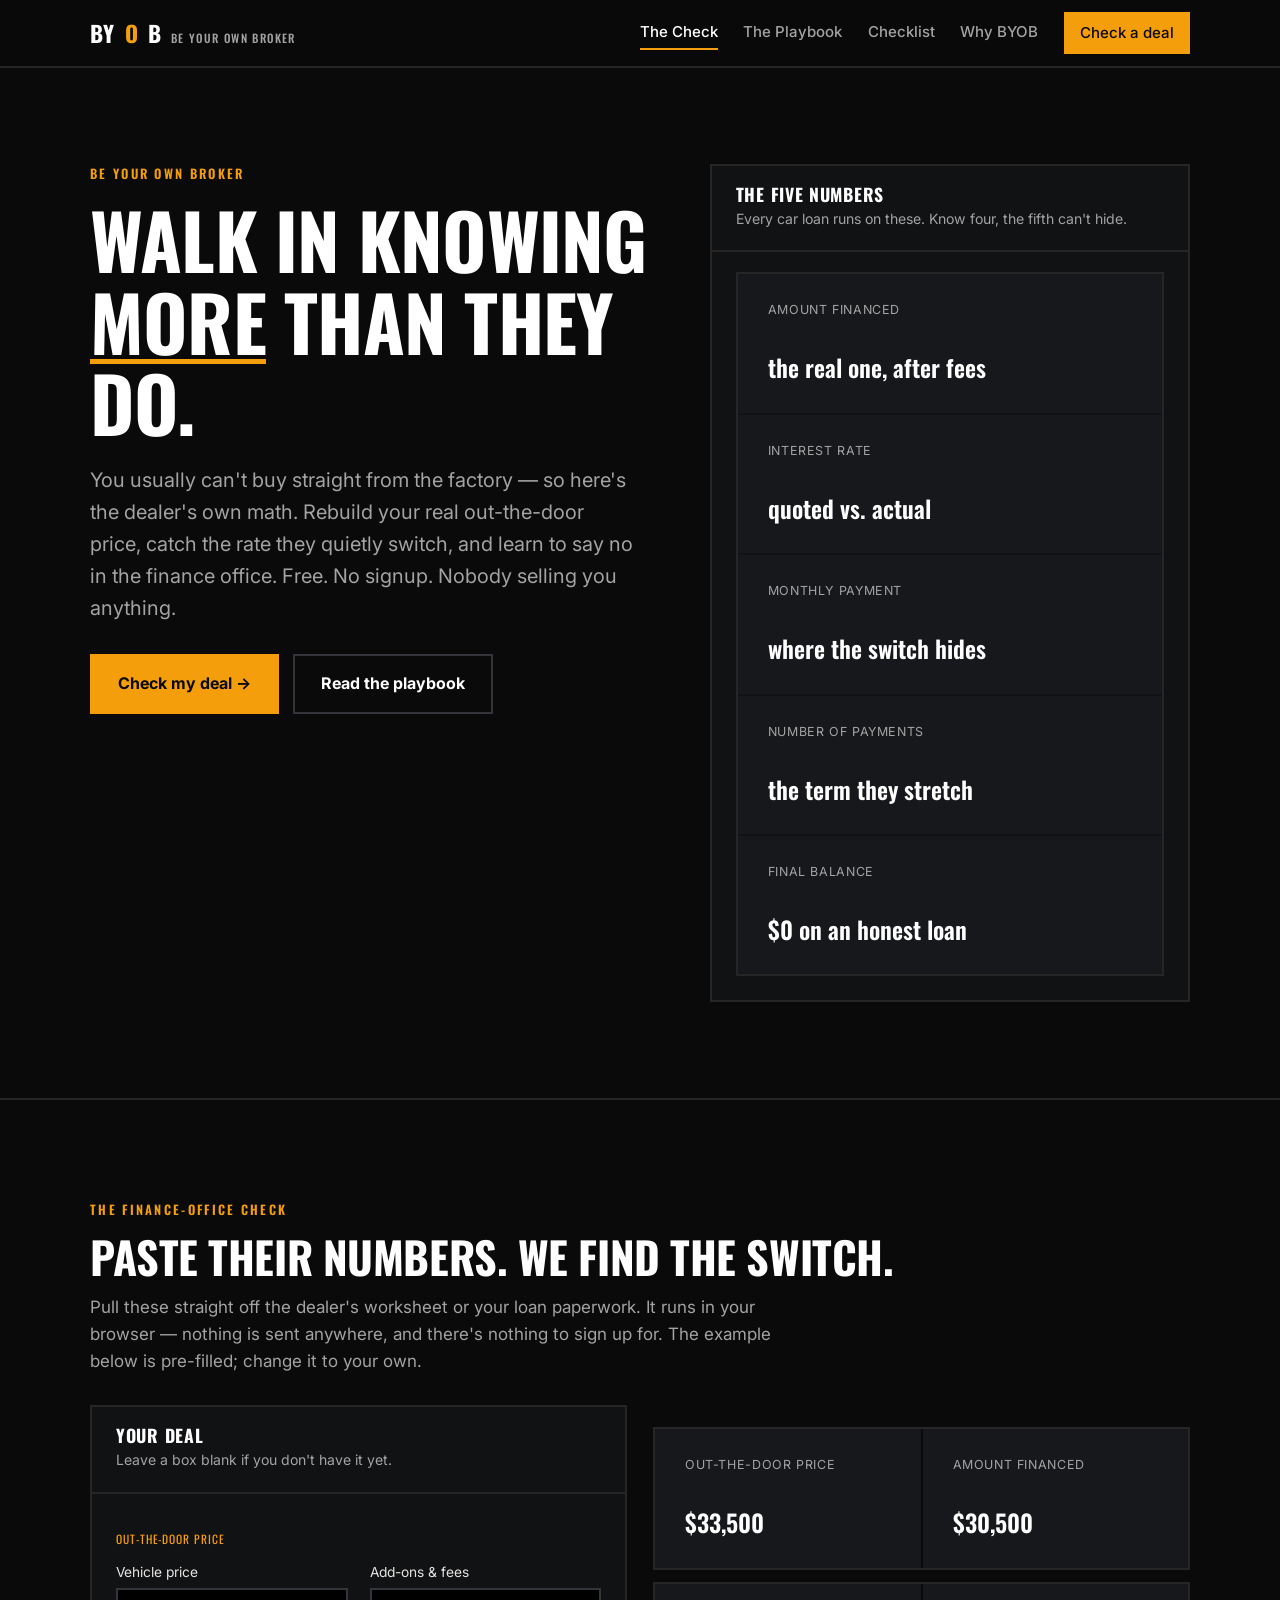
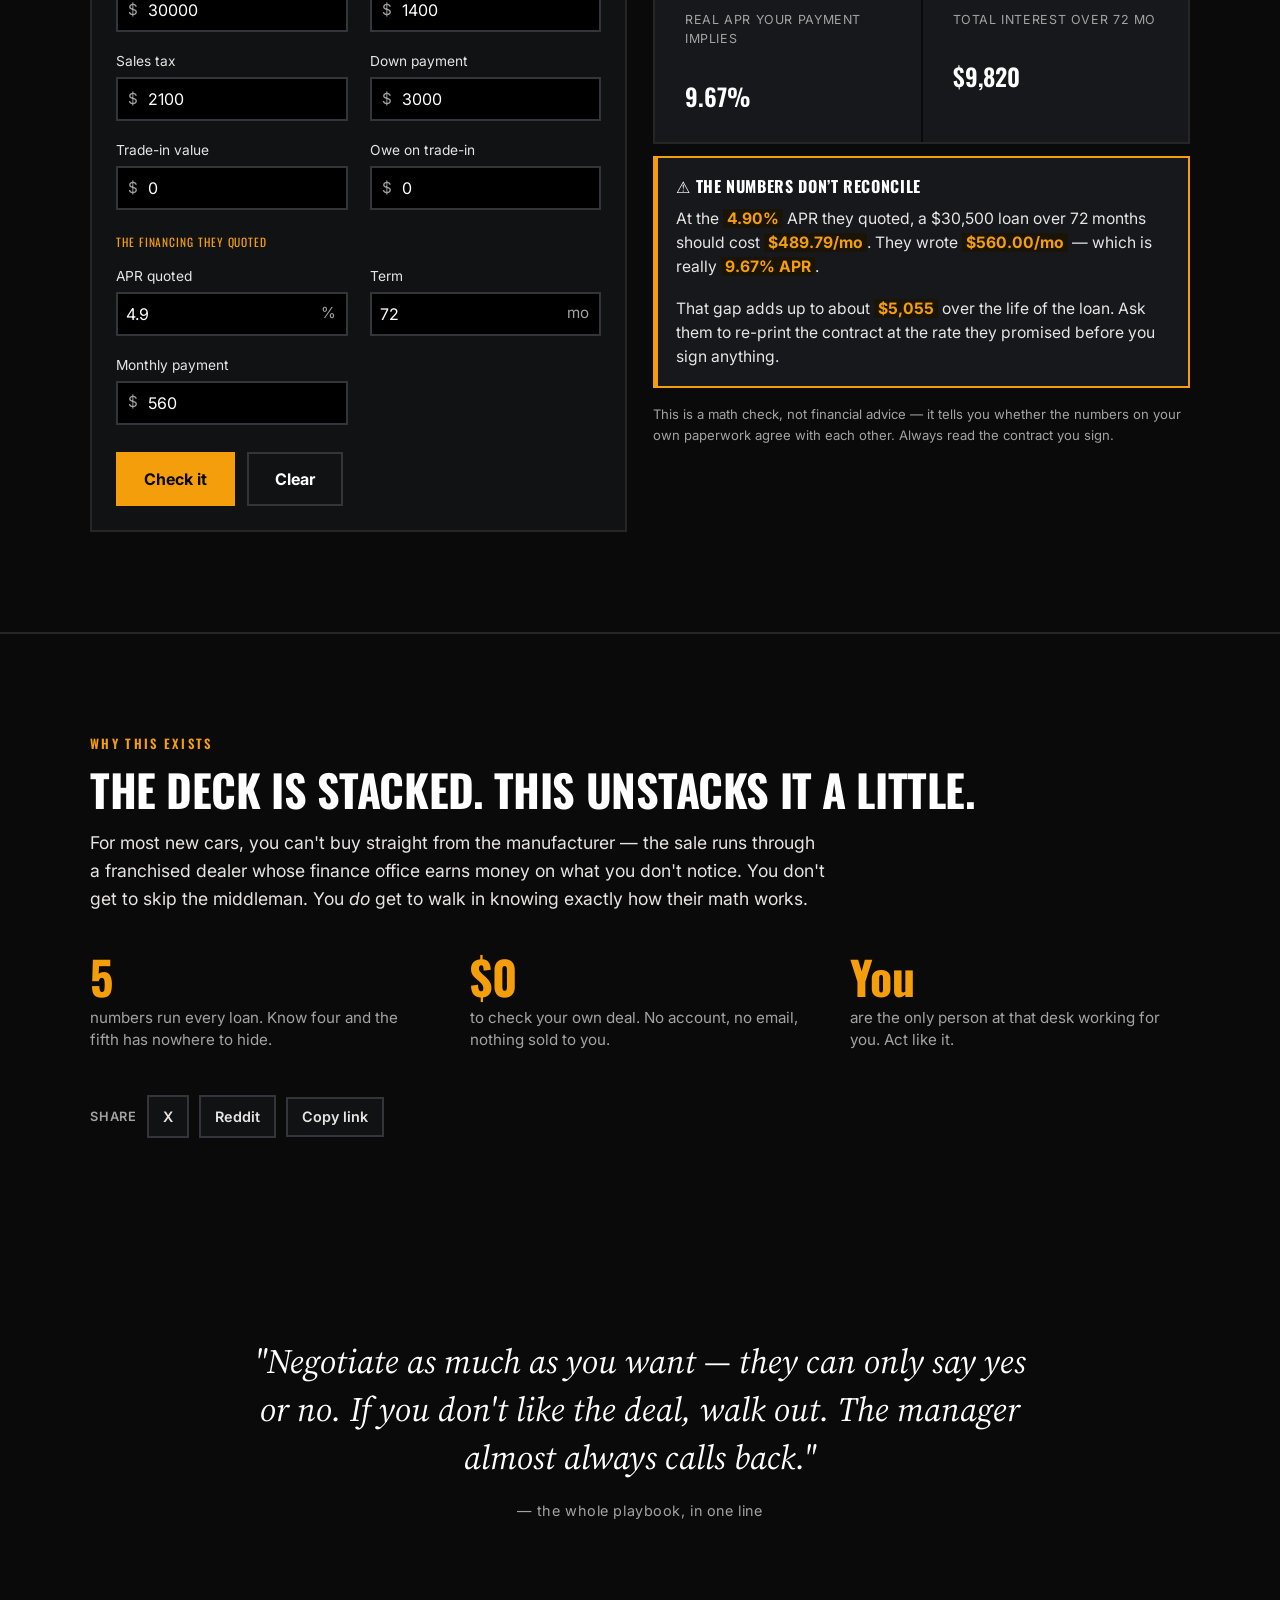
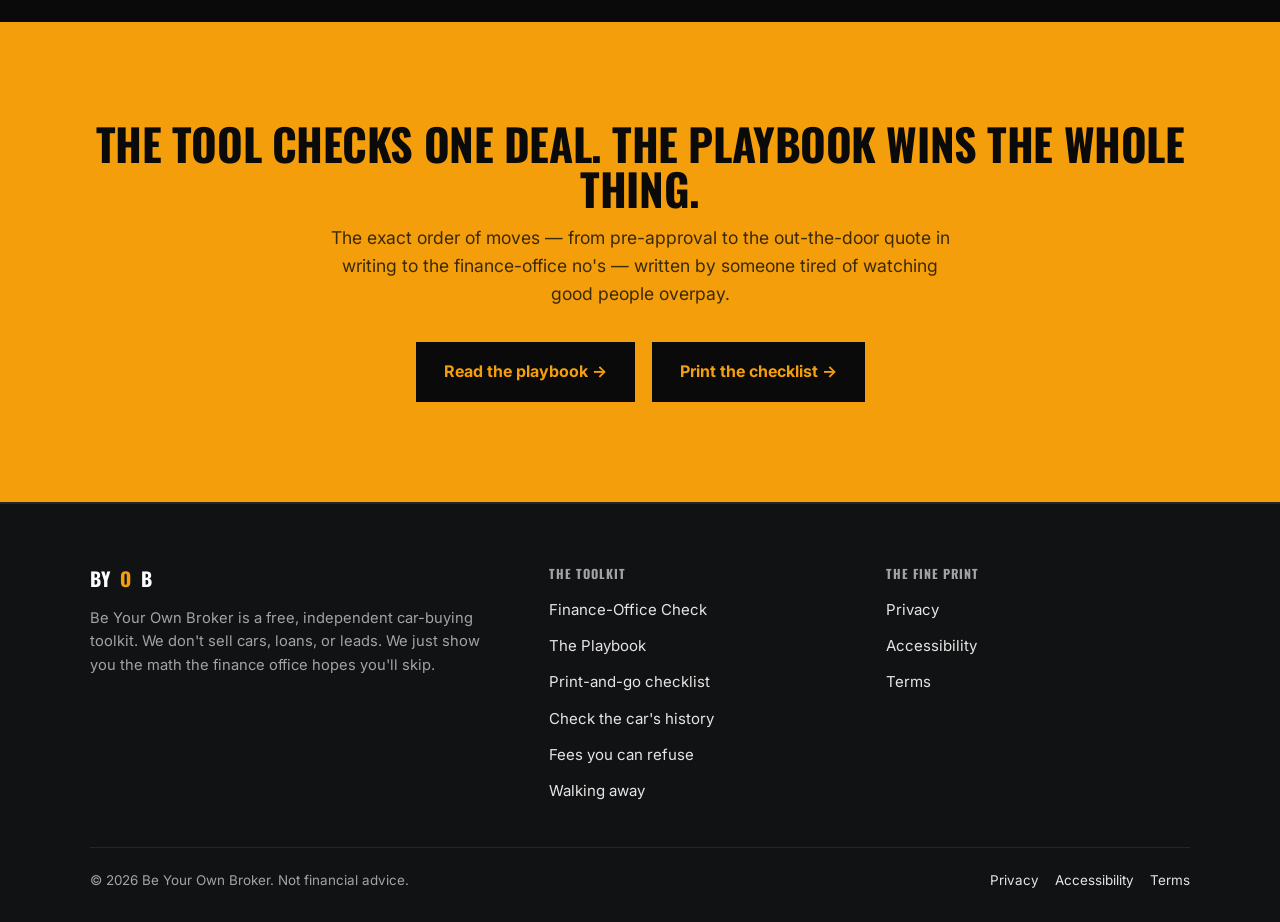
==== index.html @ 877dc86e "Top-align hero, fix share buttons showing a dead control, and move inline styles into classes" ====
<!doctype html>
<!--
  ██████╗ ██╗   ██╗ ██████╗ ██████╗
  ██╔══██╗╚██╗ ██╔╝██╔═══██╗██╔══██╗   BE YOUR OWN BROKER
  ██████╔╝ ╚████╔╝ ██║   ██║██████╔╝   on your side of the desk.
  ██╔══██╗  ╚██╔╝  ██║   ██║██╔══██╗
  ██████╔╝   ██║   ╚██████╔╝██████╔╝
  ╚═════╝    ╚═╝    ╚═════╝ ╚═════╝
-->
<html lang="en">
<head>
<meta charset="utf-8">
<meta name="viewport" content="width=device-width, initial-scale=1">
<title>BYOB — Be Your Own Broker | Check your car deal before you sign</title>
<meta name="description" content="A free, no-signup toolkit for car buyers. Reconstruct your real out-the-door price, catch the interest-rate switch dealers hope you miss, and learn to negotiate like you brought your own broker.">
<link rel="canonical" href="https://byob.sdfkjh.com/">
<meta name="theme-color" content="#0a0a0a">
<meta property="og:type" content="website">
<meta property="og:site_name" content="Be Your Own Broker">
<meta property="og:locale" content="en_US">
<meta property="og:url" content="https://byob.sdfkjh.com/">
<meta property="og:title" content="Be Your Own Broker — check your car deal before you sign">
<meta property="og:description" content="Reconstruct your real out-the-door price and catch the rate switch dealers hope you miss. Free, no signup.">
<meta property="og:image" content="https://byob.sdfkjh.com/og-card.png">
<meta name="twitter:card" content="summary_large_image">
<meta name="twitter:title" content="Be Your Own Broker — check your car deal before you sign">
<meta name="twitter:description" content="Reconstruct your real out-the-door price and catch the rate switch dealers hope you miss. Free, no signup.">
<meta name="twitter:image" content="https://byob.sdfkjh.com/og-card.png">
<link rel="icon" href="/favicon.svg" type="image/svg+xml">
<link rel="apple-touch-icon" href="/apple-touch-icon.png">
<link rel="preconnect" href="https://fonts.googleapis.com">
<link rel="preconnect" href="https://fonts.gstatic.com" crossorigin>
<link href="https://fonts.googleapis.com/css2?family=Oswald:wght@500;600;700&family=Inter:wght@400;500;600;700&family=Source+Serif+4:ital,wght@1,400;1,600&display=swap" rel="stylesheet">
<link rel="stylesheet" href="/styles.css">
<script type="application/ld+json">
{
  "@context": "https://schema.org",
  "@graph": [
    {
      "@type": "WebSite",
      "@id": "https://byob.sdfkjh.com/#website",
      "url": "https://byob.sdfkjh.com/",
      "name": "Be Your Own Broker",
      "description": "Free car-buying toolkit: out-the-door price and loan-math checker plus a plain-English negotiation playbook.",
      "publisher": { "@id": "https://byob.sdfkjh.com/#org" },
      "inLanguage": "en-US"
    },
    {
      "@type": "Organization",
      "@id": "https://byob.sdfkjh.com/#org",
      "name": "Be Your Own Broker",
      "alternateName": "BYOB",
      "url": "https://byob.sdfkjh.com/",
      "logo": "https://byob.sdfkjh.com/og-card.png",
      "description": "Consumer-side car-buying education and tools."
    },
    {
      "@type": "WebApplication",
      "@id": "https://byob.sdfkjh.com/#tool",
      "name": "Finance-Office Check",
      "url": "https://byob.sdfkjh.com/#check",
      "applicationCategory": "FinanceApplication",
      "operatingSystem": "Any",
      "browserRequirements": "Requires JavaScript",
      "offers": { "@type": "Offer", "price": "0", "priceCurrency": "USD" },
      "description": "Reconstructs a car's true out-the-door price and checks whether the quoted APR matches the monthly payment."
    }
  ]
}
</script>
</head>
<body>
<a class="skip-link" href="#main">Skip to content</a>

<header class="site-header">
  <div class="wrap bar">
    <a class="brand" href="/">BY<em>O</em>B <span class="brand__full">Be Your Own Broker</span></a>
    <button class="nav-toggle" aria-expanded="false" aria-controls="nav" aria-label="Menu">☰</button>
    <nav class="nav" id="nav" aria-label="Primary">
      <a href="#check" aria-current="page">The Check</a>
      <a href="/playbook">The Playbook</a>
      <a href="/checklist">Checklist</a>
      <a href="#why">Why BYOB</a>
      <a class="nav__cta" href="#check">Check a deal</a>
    </nav>
  </div>
</header>

<main id="main">

  <section class="hero wrap" aria-labelledby="hero-h">
    <div class="hero__grid">
      <div>
        <p class="eyebrow">Be Your Own Broker</p>
        <h1 id="hero-h">Walk in knowing <u>more</u> than they do.</h1>
        <p class="hero__lede">You usually can't buy straight from the factory — so here's the dealer's own math. Rebuild your real out-the-door price, catch the rate they quietly switch, and learn to say no in the finance office. Free. No signup. Nobody selling you anything.</p>
        <div class="hero__cta">
          <a class="btn btn--amber" href="#check">Check my deal →</a>
          <a class="btn btn--ghost" href="/playbook">Read the playbook</a>
        </div>
      </div>
      <div class="foc" aria-hidden="true">
        <div class="foc__head">
          <h3>The five numbers</h3>
          <p>Every car loan runs on these. Know four, the fifth can't hide.</p>
        </div>
        <div class="foc__body">
          <div class="foc__summary foc__summary--solo">
            <div><div class="k">Amount financed</div><div class="v">the real one, after fees</div></div>
            <div><div class="k">Interest rate</div><div class="v">quoted vs. actual</div></div>
            <div><div class="k">Monthly payment</div><div class="v">where the switch hides</div></div>
            <div><div class="k">Number of payments</div><div class="v">the term they stretch</div></div>
            <div><div class="k">Final balance</div><div class="v">$0 on an honest loan</div></div>
          </div>
        </div>
      </div>
    </div>
  </section>

  <section class="section section--line" id="check" aria-labelledby="check-h">
    <div class="wrap">
      <p class="eyebrow">The Finance-Office Check</p>
      <h2 id="check-h">Paste their numbers. We find the switch.</h2>
      <p class="section__intro">Pull these straight off the dealer's worksheet or your loan paperwork. It runs in your browser — nothing is sent anywhere, and there's nothing to sign up for. The example below is pre-filled; change it to your own.</p>

      <div class="foc-layout">
        <form class="foc" id="foc-form">
          <div class="foc__head">
            <h3>Your deal</h3>
            <p>Leave a box blank if you don't have it yet.</p>
          </div>
          <div class="foc__body">
            <fieldset>
              <legend class="foc__legend">Out-the-door price</legend>
              <div class="foc__grid">
                <div class="foc__field">
                  <label for="foc-price">Vehicle price</label>
                  <div class="foc__input"><span class="pre">$</span><input id="foc-price" inputmode="decimal" value="30000"></div>
                </div>
                <div class="foc__field">
                  <label for="foc-fees">Add-ons &amp; fees</label>
                  <div class="foc__input"><span class="pre">$</span><input id="foc-fees" inputmode="decimal" value="1400"></div>
                </div>
                <div class="foc__field">
                  <label for="foc-tax">Sales tax</label>
                  <div class="foc__input"><span class="pre">$</span><input id="foc-tax" inputmode="decimal" value="2100"></div>
                </div>
                <div class="foc__field">
                  <label for="foc-down">Down payment</label>
                  <div class="foc__input"><span class="pre">$</span><input id="foc-down" inputmode="decimal" value="3000"></div>
                </div>
                <div class="foc__field">
                  <label for="foc-trade-value">Trade-in value</label>
                  <div class="foc__input"><span class="pre">$</span><input id="foc-trade-value" inputmode="decimal" value="0"></div>
                </div>
                <div class="foc__field">
                  <label for="foc-trade-owe">Owe on trade-in</label>
                  <div class="foc__input"><span class="pre">$</span><input id="foc-trade-owe" inputmode="decimal" value="0"></div>
                </div>
              </div>
            </fieldset>
            <fieldset>
              <legend class="foc__legend">The financing they quoted</legend>
              <div class="foc__grid">
                <div class="foc__field">
                  <label for="foc-apr">APR quoted</label>
                  <div class="foc__input"><input id="foc-apr" inputmode="decimal" value="4.9"><span class="post">%</span></div>
                </div>
                <div class="foc__field">
                  <label for="foc-term">Term</label>
                  <div class="foc__input"><input id="foc-term" inputmode="numeric" value="72"><span class="post">mo</span></div>
                </div>
                <div class="foc__field">
                  <label for="foc-payment">Monthly payment</label>
                  <div class="foc__input"><span class="pre">$</span><input id="foc-payment" inputmode="decimal" value="560"></div>
                </div>
              </div>
            </fieldset>
            <div class="foc__actions">
              <button type="submit" class="btn btn--amber">Check it</button>
              <button type="reset" class="btn btn--ghost" id="foc-reset">Clear</button>
            </div>
          </div>
        </form>

        <div>
          <div class="foc__out" id="foc-output" aria-live="polite"></div>
          <p class="foc__note">This is a math check, not financial advice — it tells you whether the numbers on your own paperwork agree with each other. Always read the contract you sign.</p>
        </div>
      </div>
    </div>
  </section>

  <section class="section section--line" id="why" aria-labelledby="why-h">
    <div class="wrap">
      <p class="eyebrow">Why this exists</p>
      <h2 id="why-h">The deck is stacked. This unstacks it a little.</h2>
      <p class="section__intro section__intro--lead">For most new cars, you can't buy straight from the manufacturer — the sale runs through a franchised dealer whose finance office earns money on what you don't notice. You don't get to skip the middleman. You <em>do</em> get to walk in knowing exactly how their math works.</p>
      <div class="strip">
        <div class="strip__item"><div class="n">5</div><div class="l">numbers run every loan. Know four and the fifth has nowhere to hide.</div></div>
        <div class="strip__item"><div class="n">$0</div><div class="l">to check your own deal. No account, no email, nothing sold to you.</div></div>
        <div class="strip__item"><div class="n">You</div><div class="l">are the only person at that desk working for you. Act like it.</div></div>
      </div>
      <div class="share" data-share data-share-text="Be Your Own Broker — check your car deal before you sign. Free, no signup." style="margin-top:44px">
        <span data-share-label>Share</span>
        <button class="share__btn" data-share-native hidden type="button">Share…</button>
        <a class="share__btn" data-share-x href="#" rel="noopener">X</a>
        <a class="share__btn" data-share-reddit href="#" rel="noopener">Reddit</a>
        <button class="share__btn" data-share-copy type="button">Copy link</button>
      </div>
    </div>
  </section>

  <section class="section quote wrap">
    <blockquote>"Negotiate as much as you want — they can only say yes or no. If you don't like the deal, walk out. The manager almost always calls back."</blockquote>
    <cite>— the whole playbook, in one line</cite>
  </section>

  <section class="section cta-band">
    <div class="wrap">
      <h2>The tool checks one deal. The playbook wins the whole thing.</h2>
      <p>The exact order of moves — from pre-approval to the out-the-door quote in writing to the finance-office no's — written by someone tired of watching good people overpay.</p>
      <a class="btn btn--dark" href="/playbook">Read the playbook →</a>
      <a class="btn btn--dark" href="/checklist">Print the checklist →</a>
    </div>
  </section>

</main>

<footer class="site-footer">
  <div class="wrap">
    <div class="grid">
      <div>
        <span class="brand">BY<em>O</em>B</span>
        <p>Be Your Own Broker is a free, independent car-buying toolkit. We don't sell cars, loans, or leads. We just show you the math the finance office hopes you'll skip.</p>
      </div>
      <div>
        <h4>The toolkit</h4>
        <ul>
          <li><a href="/#check">Finance-Office Check</a></li>
          <li><a href="/playbook">The Playbook</a></li>
          <li><a href="/checklist">Print-and-go checklist</a></li>
          <li><a href="/playbook#vet">Check the car's history</a></li>
          <li><a href="/playbook#fees">Fees you can refuse</a></li>
          <li><a href="/playbook#walk">Walking away</a></li>
        </ul>
      </div>
      <div>
        <h4>The fine print</h4>
        <ul>
          <li><a href="/privacy">Privacy</a></li>
          <li><a href="/accessibility">Accessibility</a></li>
          <li><a href="/terms">Terms</a></li>
        </ul>
      </div>
    </div>
    <div class="footer-bottom">
      <p class="footer-credit">© 2026 Be Your Own Broker. Not financial advice.</p>
      <div class="compliance">
        <a href="/privacy">Privacy</a>
        <a href="/accessibility">Accessibility</a>
        <a href="/terms">Terms</a>
      </div>
    </div>
  </div>
</footer>

<script src="/tool.js" defer></script>
<script src="/site.js" defer></script>
<script defer src="https://static.cloudflareinsights.com/beacon.min.js" data-cf-beacon='{"token": "706e96eff7b14a30a40eff0d2799f1a3"}'></script>
</body>
</html>
---- styles.css ----
:root {
  --bg: #0a0a0a;
  --surface: #111214;
  --surface-2: #17181b;
  --amber: #f59e0b;
  --amber-bright: #fbbf24;
  --amber-dim: #1a1407;
  --ink: #ffffff;
  --body: #e7e5e4;
  --dim: #a3a3a3;
  --line: #262626;
  --line-2: #33353b;
  --ok: #34d399;
  --font-display: "Oswald", "Arial Narrow", system-ui, sans-serif;
  --font-body: "Inter", system-ui, -apple-system, "Segoe UI", sans-serif;
  --font-serif: "Source Serif 4", Georgia, serif;
  --wrap: 1180px;
  --read: 40rem;
}

* { box-sizing: border-box; }
html { scroll-behavior: smooth; }
@media (prefers-reduced-motion: reduce) { html { scroll-behavior: auto; } }
body {
  margin: 0;
  background: var(--bg);
  color: var(--body);
  font-family: var(--font-body);
  font-size: 17px;
  line-height: 1.6;
  -webkit-font-smoothing: antialiased;
  text-rendering: optimizeLegibility;
}
img, svg { max-width: 100%; display: block; }
a { color: var(--amber); }

.skip-link {
  position: absolute;
  left: -9999px;
  top: 0;
  background: var(--amber);
  color: #0a0a0a;
  padding: 10px 16px;
  font-weight: 700;
  z-index: 1000;
}
.skip-link:focus { left: 8px; top: 8px; }

.visually-hidden {
  position: absolute !important;
  width: 1px; height: 1px;
  padding: 0; margin: -1px;
  overflow: hidden; clip: rect(0 0 0 0);
  white-space: nowrap; border: 0;
}

:focus-visible { outline: 3px solid var(--amber); outline-offset: 2px; }

.wrap { max-width: var(--wrap); margin: 0 auto; padding: 0 clamp(20px, 5vw, 40px); }
.section { padding-block: clamp(56px, 9vw, 100px); }
.section--tight { padding-block: clamp(40px, 6vw, 64px); }
.section--line { border-top: 2px solid var(--line); }
.section__intro { max-width: 44rem; color: var(--dim); margin: 14px 0 30px; }
.section__intro--lead { max-width: 46rem; color: var(--body); font-size: 1.1rem; margin: 16px 0 40px; }

.eyebrow {
  font-family: var(--font-display);
  font-weight: 600;
  letter-spacing: 0.18em;
  text-transform: uppercase;
  color: var(--amber);
  font-size: 0.8rem;
  margin: 0 0 14px;
}
h1, h2, h3 { font-family: var(--font-display); font-weight: 700; line-height: 1.02; letter-spacing: -0.01em; text-transform: uppercase; color: var(--ink); margin: 0; }
h2 { font-size: clamp(28px, 4vw, 44px); }
h3 { font-size: clamp(20px, 2.4vw, 26px); letter-spacing: 0; }
p { margin: 0 0 1.1em; }
p:last-child { margin-bottom: 0; }

.site-header {
  position: sticky;
  top: 0;
  z-index: 100;
  background: rgba(10, 10, 10, 0.92);
  backdrop-filter: saturate(140%) blur(8px);
  border-bottom: 2px solid var(--line);
}
.site-header .bar { display: flex; align-items: center; justify-content: space-between; height: 66px; }
.brand {
  font-family: var(--font-display);
  font-weight: 700;
  font-size: 1.4rem;
  letter-spacing: 0.06em;
  text-transform: uppercase;
  color: var(--ink);
  text-decoration: none;
  display: inline-flex;
  align-items: baseline;
  gap: 0.55rem;
}
.brand em { color: var(--amber); font-style: normal; }
.brand .brand__full { font-size: 0.72rem; letter-spacing: 0.12em; color: var(--dim); font-weight: 500; }
.nav { display: flex; align-items: center; gap: clamp(14px, 2vw, 30px); }
.nav a { color: var(--dim); text-decoration: none; font-size: 0.94rem; font-weight: 500; padding: 4px 0; border-bottom: 2px solid transparent; }
.nav a:hover { color: var(--ink); }
.nav a[aria-current="page"] { color: var(--ink); border-color: var(--amber); }
.nav__cta { color: #0a0a0a !important; background: var(--amber); padding: 9px 16px !important; font-weight: 700; border: 0 !important; }
.nav__cta:hover { background: var(--amber-bright); }
.nav-toggle { display: none; background: none; border: 2px solid var(--line-2); color: var(--ink); width: 44px; height: 44px; font-size: 1.2rem; cursor: pointer; }

.btn {
  display: inline-flex;
  align-items: center;
  gap: 8px;
  font-family: var(--font-body);
  font-weight: 700;
  font-size: 1rem;
  text-decoration: none;
  padding: 15px 26px;
  border: 2px solid transparent;
  cursor: pointer;
  min-height: 48px;
}
.btn--amber { background: var(--amber); color: #0a0a0a; border-color: var(--amber); }
.btn--amber:hover { background: var(--amber-bright); border-color: var(--amber-bright); }
.btn--ghost { background: transparent; color: var(--ink); border-color: var(--line-2); }
.btn--ghost:hover { border-color: var(--amber); color: var(--amber); }

.hero { padding-block: clamp(56px, 9vw, 96px); }
.hero__grid { display: grid; grid-template-columns: 1.08fr 0.92fr; gap: clamp(32px, 5vw, 56px); align-items: start; }
.hero h1 { font-size: clamp(40px, 7vw, 76px); line-height: 1.07; }
.hero h1 u { text-decoration-color: var(--amber); text-underline-offset: 4px; text-decoration-thickness: 5px; }
.hero__lede { font-size: clamp(17px, 2vw, 20px); color: var(--dim); max-width: 34rem; margin: 22px 0 30px; }
.hero__cta { display: flex; gap: 14px; flex-wrap: wrap; }
.hero--center { text-align: center; }
.hero--center .hero__lede { margin-inline: auto; }
.hero--center .hero__cta { justify-content: center; }
.hero--404 { font-size: clamp(44px, 9vw, 90px); }

.strip { display: grid; grid-template-columns: repeat(3, 1fr); gap: clamp(20px, 4vw, 40px); }
.strip__item .n { font-family: var(--font-display); font-weight: 700; font-size: clamp(34px, 5vw, 46px); color: var(--amber); line-height: 1; }
.strip__item .l { font-size: 0.95rem; color: var(--dim); margin-top: 8px; line-height: 1.45; }

.foc-layout { display: grid; grid-template-columns: 1fr 1fr; gap: 26px; align-items: start; }
@media (max-width: 820px) { .foc-layout { grid-template-columns: 1fr; } }
.foc { background: var(--surface); border: 2px solid var(--line); }
.foc fieldset { border: 0; padding: 0; margin: 0; }
.foc__head { padding: 20px 24px; border-bottom: 2px solid var(--line); }
.foc__head h3 { font-family: var(--font-display); text-transform: uppercase; letter-spacing: 0.04em; font-size: 1.1rem; color: var(--ink); }
.foc__head p { color: var(--dim); font-size: 0.88rem; margin: 4px 0 0; }
.foc__body { padding: 20px 24px 24px; }
.foc__grid { display: grid; grid-template-columns: 1fr 1fr; gap: 4px 22px; }
.foc__legend { font-family: var(--font-display); text-transform: uppercase; letter-spacing: 0.08em; font-size: 0.72rem; color: var(--amber); border: 0; padding: 16px 0 6px; margin: 0; width: 100%; }
.foc__field { display: flex; flex-direction: column; gap: 5px; padding: 7px 0; }
.foc__field label { font-size: 0.86rem; color: var(--body); }
.foc__input { display: flex; align-items: center; border: 2px solid var(--line-2); background: #000; }
.foc__input .pre { padding: 0 2px 0 10px; color: var(--dim); font-size: 0.95rem; }
.foc__input .post { padding: 0 10px 0 2px; color: var(--dim); font-size: 0.95rem; }
.foc__input input { flex: 1; background: transparent; border: 0; color: var(--ink); font-family: var(--font-body); font-size: 1rem; padding: 10px 8px; width: 100%; min-width: 0; }
.foc__input input:focus { outline: none; }
.foc__input:focus-within { border-color: var(--amber); }
.foc__input input::-webkit-outer-spin-button, .foc__input input::-webkit-inner-spin-button { -webkit-appearance: none; margin: 0; }
.foc__input input[type=number] { -moz-appearance: textfield; }
.foc__actions { display: flex; gap: 12px; margin-top: 20px; flex-wrap: wrap; }
.foc__out { margin-top: 22px; display: grid; gap: 12px; }
.foc__summary { display: grid; grid-template-columns: repeat(2, 1fr); gap: 2px; border: 2px solid var(--line); }
.foc__summary--solo { grid-template-columns: 1fr; }
.foc__summary div { background: var(--surface-2); padding: 13px 15px; }
.foc__summary .k { font-size: 0.78rem; color: var(--dim); text-transform: uppercase; letter-spacing: 0.05em; }
.foc__summary .v { font-family: var(--font-display); font-weight: 600; font-size: 1.5rem; color: var(--ink); margin-top: 2px; }
.foc__verdict { border: 2px solid var(--line-2); padding: 16px 18px; font-size: 0.98rem; line-height: 1.55; background: var(--surface-2); }
.foc__verdict h4 { font-family: var(--font-display); text-transform: uppercase; letter-spacing: 0.04em; font-size: 1rem; margin: 0 0 8px; color: var(--ink); }
.foc__verdict b { color: var(--amber); background: var(--amber-dim); padding: 0 4px; }
.foc__verdict--warn { border-color: var(--amber); border-left-width: 5px; }
.foc__verdict--ok { border-color: var(--ok); border-left-width: 5px; }
.foc__verdict--ok h4 { color: var(--ok); }
.foc__note { font-size: 0.82rem; color: var(--dim); }
.foc__out + .foc__note { margin-top: 16px; }

.article { max-width: var(--read); margin: 0 auto; }
.article > p, .article > ul, .article > ol { font-size: 1.18rem; line-height: 1.75; color: var(--body); }
.article h2 { margin: 2em 0 0.6em; font-size: clamp(24px, 3.4vw, 34px); }
.article h3 { margin: 1.6em 0 0.5em; color: var(--amber-bright); }
.article > p.drop::first-letter { font-family: var(--font-display); font-weight: 700; font-size: 3.6em; float: left; line-height: 0.8; padding: 6px 14px 0 0; color: var(--amber); }
.article .pull { font-family: var(--font-serif); font-style: italic; font-size: clamp(21px, 3vw, 28px); line-height: 1.4; color: var(--ink); border-left: 4px solid var(--amber); padding: 4px 0 4px 24px; margin: 1.6em 0; }
.article ul, .article ol { padding-left: 1.2em; }
.article li { margin: 0.5em 0; }
.article li::marker { color: var(--amber); }
.article strong { color: var(--ink); }

.steps { counter-reset: step; list-style: none; padding: 0; margin: 0; display: grid; gap: 18px; }
.steps li { counter-increment: step; position: relative; padding: 22px 24px 22px 74px; background: var(--surface); border: 2px solid var(--line); }
.steps li::before {
  content: counter(step);
  position: absolute; left: 20px; top: 20px;
  font-family: var(--font-display); font-weight: 700; font-size: 1.5rem;
  color: #0a0a0a; background: var(--amber);
  width: 38px; height: 38px; display: grid; place-items: center;
}
.steps li h3 { margin: 0 0 6px; font-size: 1.15rem; }
.steps li p { margin: 0; color: var(--dim); font-size: 1rem; }

.cards { display: grid; grid-template-columns: repeat(auto-fit, minmax(240px, 1fr)); gap: 18px; }
.card { background: var(--surface); border: 2px solid var(--line); padding: 24px; }
.card:hover { border-color: var(--line-2); }
.card h3 { font-size: 1.15rem; margin-bottom: 8px; }
.card p { color: var(--dim); font-size: 0.98rem; margin: 0; }

.quote { text-align: center; }
.quote blockquote { font-family: var(--font-serif); font-style: italic; font-size: clamp(22px, 3.4vw, 34px); line-height: 1.4; color: var(--ink); max-width: 50rem; margin: 0 auto; }
.quote cite { display: block; font-family: var(--font-body); font-style: normal; font-size: 0.9rem; color: var(--dim); margin-top: 18px; letter-spacing: 0.04em; }

.cta-band { background: var(--amber); color: #0a0a0a; text-align: center; }
.cta-band h2 { color: #0a0a0a; }
.cta-band p { color: #3a2a05; max-width: 40rem; margin: 12px auto 26px; font-size: 1.1rem; }
.cta-band .btn--dark { background: #0a0a0a; color: var(--amber); border-color: #0a0a0a; }
.cta-band .btn--dark:hover { background: #17181b; }

.site-footer { border-top: 2px solid var(--line); background: var(--surface); padding: clamp(40px, 6vw, 60px) 0 30px; margin-top: 0; }
.site-footer .grid { display: grid; grid-template-columns: 1.4fr 1fr 1fr; gap: 34px; }
.site-footer .brand { font-size: 1.2rem; margin-bottom: 12px; }
.site-footer p { color: var(--dim); font-size: 0.92rem; max-width: 26rem; }
.site-footer h4 { font-family: var(--font-display); text-transform: uppercase; letter-spacing: 0.08em; font-size: 0.78rem; color: var(--dim); margin: 0 0 12px; }
.site-footer ul { list-style: none; margin: 0; padding: 0; }
.site-footer li { margin: 0 0 9px; }
.site-footer a { color: var(--body); text-decoration: none; font-size: 0.94rem; }
.site-footer a:hover { color: var(--amber); }
.footer-bottom { border-top: 1px solid var(--line); margin-top: 34px; padding-top: 22px; display: flex; justify-content: space-between; flex-wrap: wrap; gap: 12px; align-items: center; }
.footer-bottom--bare { border: 0; margin: 0; padding: 0; }
.footer-bottom p { font-size: 0.84rem; color: var(--dim); margin: 0; }
.footer-bottom .compliance { display: flex; flex-wrap: wrap; gap: 6px 16px; }
.footer-bottom .compliance a { font-size: 0.84rem; }
.footer-credit { color: var(--dim); }
.footer-credit a { color: var(--amber); }

.disclaimer { font-size: 0.86rem; color: var(--dim); border: 2px solid var(--line); padding: 16px 18px; background: var(--surface); }
.last-updated { color: var(--dim); font-size: 0.9rem; margin-top: 2em; }

@media (max-width: 820px) {
  .hero__grid { grid-template-columns: 1fr; }
  .strip { grid-template-columns: 1fr; gap: 22px; }
  .site-footer .grid { grid-template-columns: 1fr; gap: 26px; }
}
@media (max-width: 680px) {
  .nav { position: fixed; inset: 66px 0 auto 0; flex-direction: column; align-items: stretch; gap: 0; background: var(--bg); border-bottom: 2px solid var(--line); padding: 8px 20px 20px; transform: translateY(-120%); transition: transform 0.25s ease; }
  @media (prefers-reduced-motion: reduce) { .nav { transition: none; } }
  .nav[data-open="true"] { transform: translateY(0); }
  .nav a { padding: 14px 0; border-bottom: 1px solid var(--line); }
  .nav__cta { text-align: center; margin-top: 10px; }
  .nav-toggle { display: inline-flex; align-items: center; justify-content: center; }
  .foc__grid, .foc__summary { grid-template-columns: 1fr; }
}

.share { display: flex; align-items: center; flex-wrap: wrap; gap: 10px; }
.share > span { font-size: 0.8rem; color: var(--dim); font-weight: 600; text-transform: uppercase; letter-spacing: 0.06em; }
.share__btn { display: inline-flex; align-items: center; gap: 6px; font-family: var(--font-body); font-size: 0.9rem; font-weight: 600; text-decoration: none; color: var(--body); background: var(--surface); border: 2px solid var(--line-2); padding: 8px 14px; cursor: pointer; min-height: 40px; }
.share__btn:hover { border-color: var(--amber); color: var(--amber); }
.share__btn[hidden] { display: none; }

.copy-btn { display: inline-flex; align-items: center; gap: 6px; font-family: var(--font-body); font-size: 0.85rem; font-weight: 700; color: #0a0a0a; background: var(--amber); border: 0; padding: 9px 15px; cursor: pointer; min-height: 40px; }
.copy-btn:hover { background: var(--amber-bright); }
.email-tpl { display: block; width: 100%; min-height: 210px; background: #0d0e10; color: var(--body); border: 2px solid var(--line-2); border-left: 4px solid var(--amber); padding: 16px; font-family: var(--font-body); font-size: 0.95rem; line-height: 1.55; resize: vertical; }
.email-tpl:focus { outline: none; border-color: var(--amber); }
.cta-band .btn { margin: 8px 6px 0; }

.callout { display: flex; align-items: center; justify-content: space-between; gap: 18px; flex-wrap: wrap; background: var(--surface); border: 2px solid var(--line-2); border-left: 5px solid var(--amber); padding: 20px 22px; margin: 1.8em 0; }
.callout p { margin: 0; color: var(--body); }
.callout strong { color: var(--ink); }

.checklist { max-width: 44rem; margin: 0 auto; }
.checklist__actions { display: flex; gap: 12px; flex-wrap: wrap; margin: 6px 0 30px; }
.checklist__group { margin-bottom: 30px; }
.checklist__group h2 { font-size: clamp(20px, 3vw, 26px); border-bottom: 2px solid var(--line); padding-bottom: 8px; margin-bottom: 12px; }
.checklist__list { list-style: none; margin: 0; padding: 0; }
.checklist__list label { display: flex; align-items: flex-start; gap: 12px; padding: 9px 0; font-size: 1.05rem; line-height: 1.45; color: var(--body); cursor: pointer; border-bottom: 1px solid var(--line); }
.checklist__list input[type="checkbox"] { flex: 0 0 auto; width: 22px; height: 22px; margin-top: 1px; accent-color: var(--amber); cursor: pointer; }
.checklist__list a { color: var(--amber); }

@media print {
  body { background: #fff; color: #000; font-size: 11.5pt; -webkit-print-color-adjust: exact; }
  .site-header, .site-footer, .skip-link, .share, [data-print], .callout, .hero__cta { display: none !important; }
  main { padding: 0; }
  a { color: #000; text-decoration: underline; }
  h1, h2, h3, .eyebrow { color: #000; }
  .section, .section--tight, .hero { padding-block: 6mm; }
  .wrap { padding: 0 10mm; max-width: 100%; }
  .checklist { max-width: 100%; }
  .checklist__group { break-inside: avoid; margin-bottom: 16px; }
  .checklist__group h2 { border-color: #000; }
  .checklist__list label { border-color: #bbb; color: #000; font-size: 10.5pt; padding: 5px 0; }
  .checklist__list input[type="checkbox"] { width: 13px; height: 13px; }
  .checklist__list a { color: #000; }
}
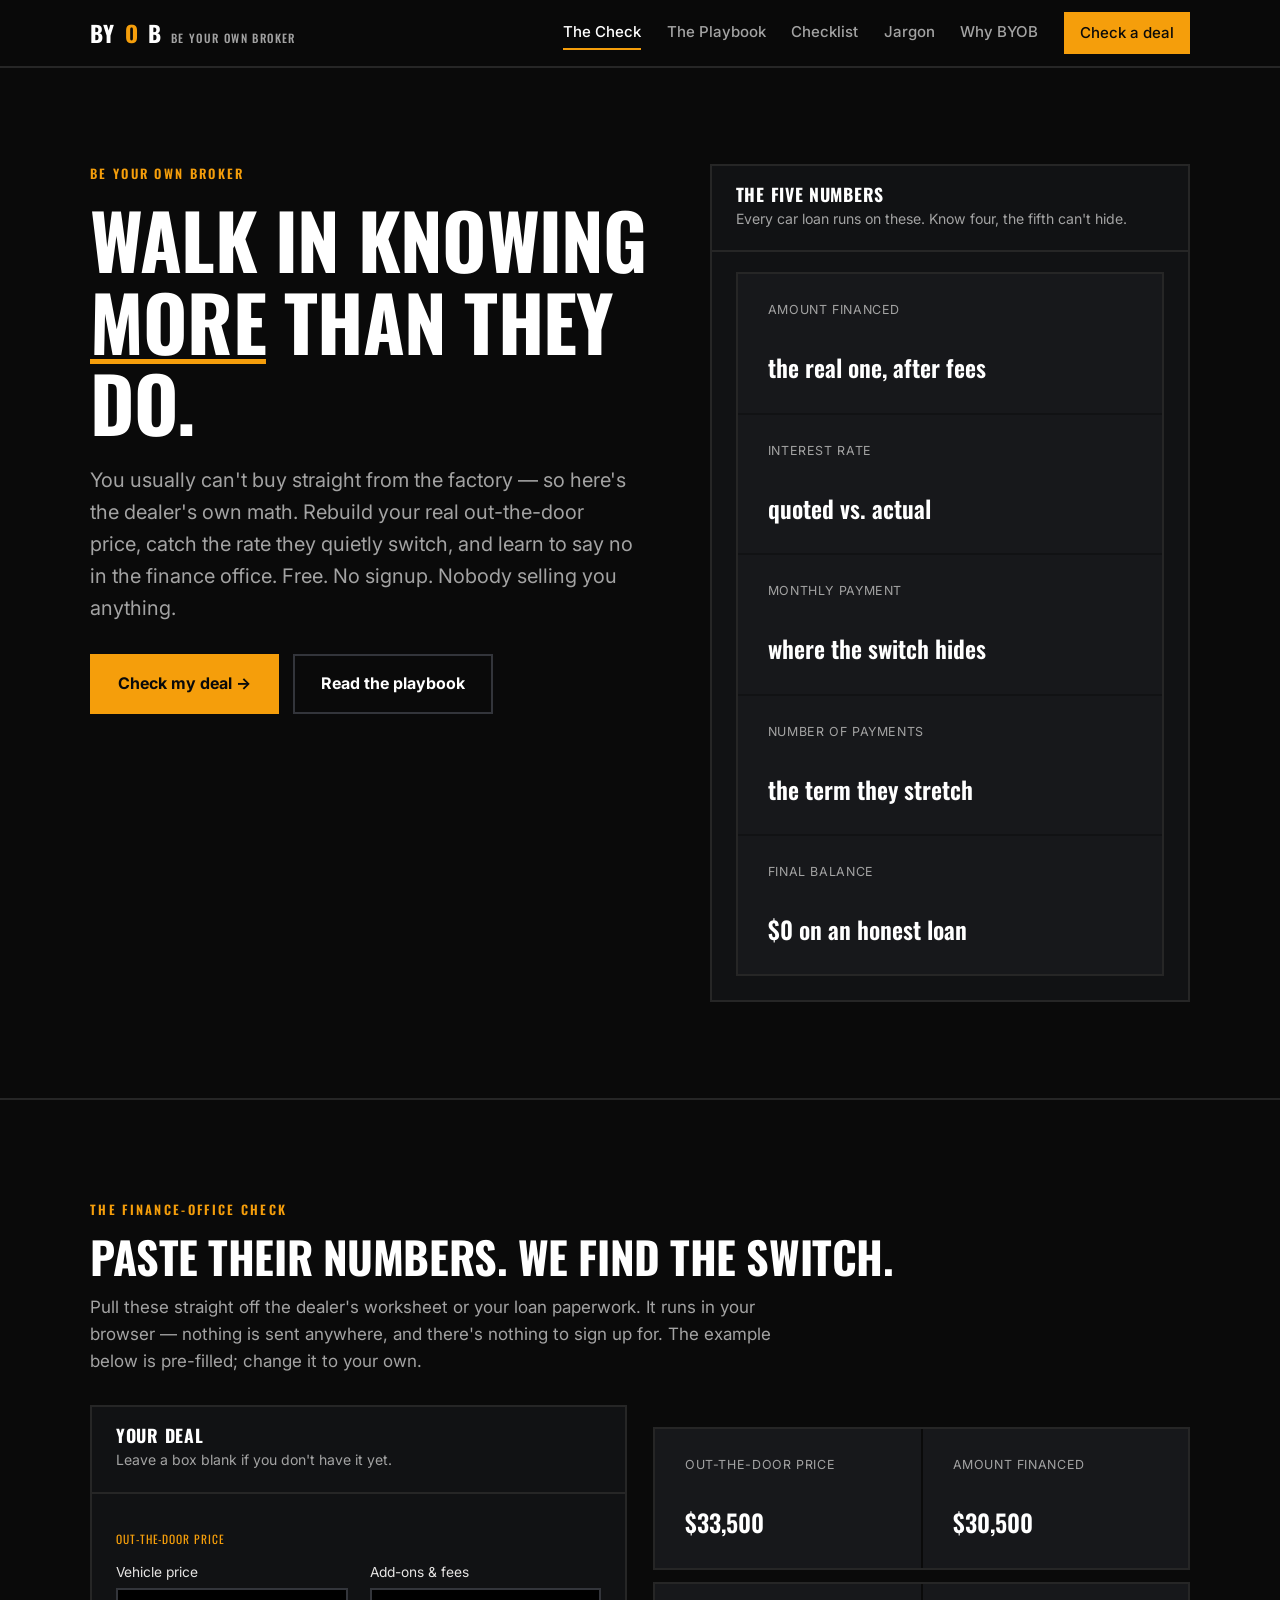
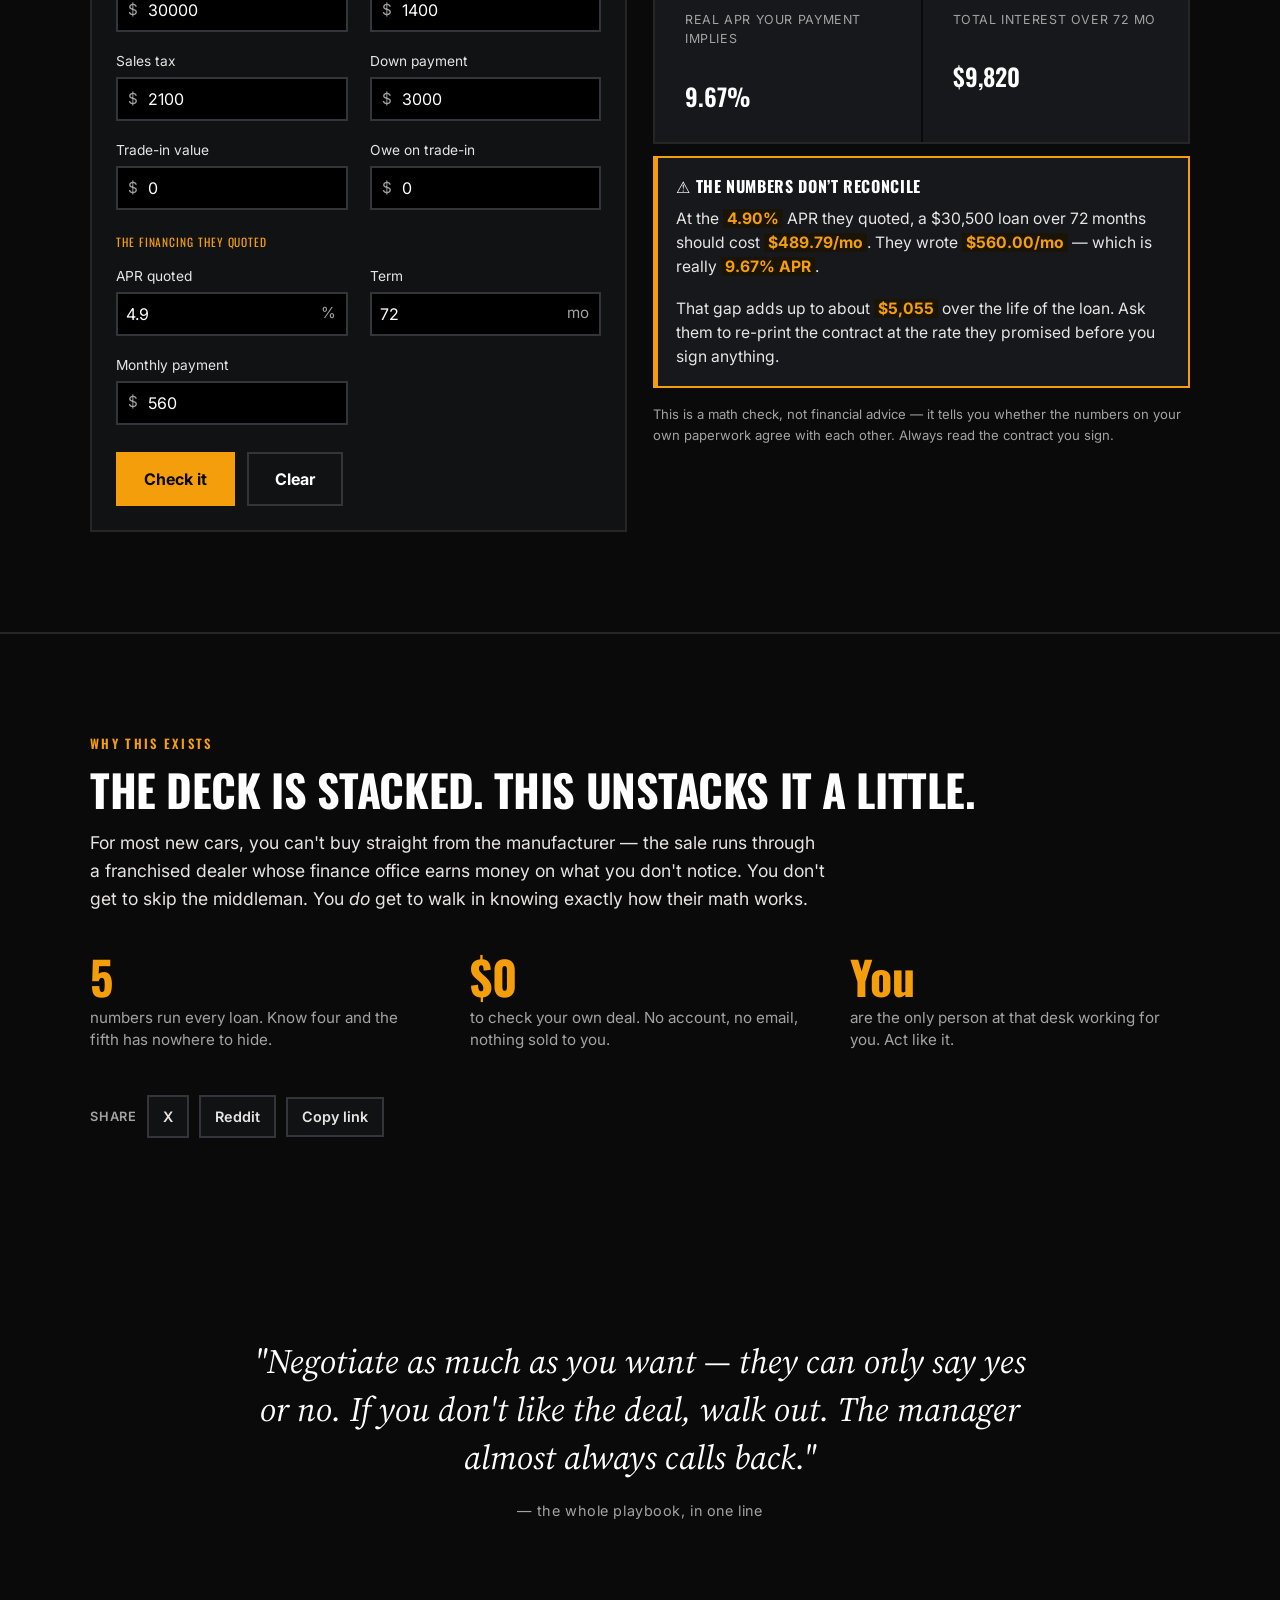
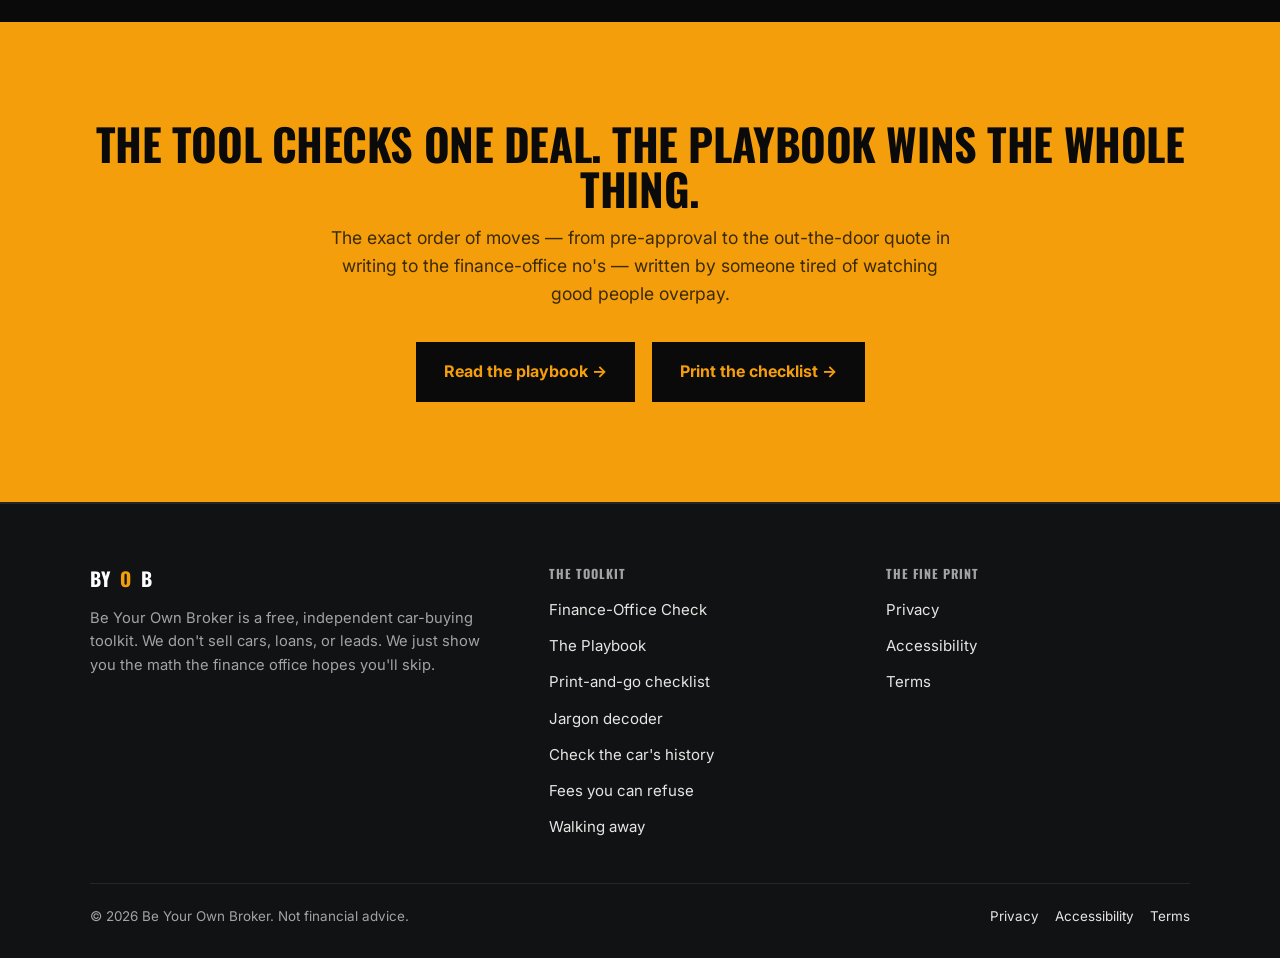
==== commit 90869a48: "Add the Dealer Jargon Decoder page and a guide to canceling financed add-ons" ====
--- a/index.html
+++ b/index.html
@@ -80,6 +80,7 @@
       <a href="#check" aria-current="page">The Check</a>
       <a href="/playbook">The Playbook</a>
       <a href="/checklist">Checklist</a>
+      <a href="/jargon">Jargon</a>
       <a href="#why">Why BYOB</a>
       <a class="nav__cta" href="#check">Check a deal</a>
     </nav>
@@ -240,6 +241,7 @@
           <li><a href="/#check">Finance-Office Check</a></li>
           <li><a href="/playbook">The Playbook</a></li>
           <li><a href="/checklist">Print-and-go checklist</a></li>
+          <li><a href="/jargon">Jargon decoder</a></li>
           <li><a href="/playbook#vet">Check the car's history</a></li>
           <li><a href="/playbook#fees">Fees you can refuse</a></li>
           <li><a href="/playbook#walk">Walking away</a></li>
--- a/styles.css
+++ b/styles.css
@@ -277,9 +277,33 @@
 .checklist__list input[type="checkbox"] { flex: 0 0 auto; width: 22px; height: 22px; margin-top: 1px; accent-color: var(--amber); cursor: pointer; }
 .checklist__list a { color: var(--amber); }
 
+.decoder { max-width: 52rem; margin: 0 auto; }
+.decoder__controls { position: sticky; top: 66px; z-index: 10; background: rgba(10, 10, 10, 0.92); backdrop-filter: saturate(140%) blur(8px); padding: 16px 0 14px; margin-bottom: 6px; }
+.decoder__search { display: flex; align-items: center; border: 2px solid var(--line-2); background: #000; margin-bottom: 12px; }
+.decoder__search .pre { padding: 0 4px 0 14px; color: var(--dim); }
+.decoder__search input { flex: 1; background: transparent; border: 0; color: var(--ink); font-family: var(--font-body); font-size: 1rem; padding: 13px 12px; width: 100%; min-width: 0; }
+.decoder__search input:focus { outline: none; }
+.decoder__search:focus-within { border-color: var(--amber); }
+.decoder__chips { display: flex; flex-wrap: wrap; gap: 8px; }
+.chip { font-family: var(--font-display); text-transform: uppercase; letter-spacing: 0.06em; font-size: 0.76rem; font-weight: 600; color: var(--dim); background: var(--surface); border: 2px solid var(--line-2); padding: 7px 14px; cursor: pointer; min-height: 38px; }
+.chip:hover { color: var(--ink); }
+.chip[aria-pressed="true"] { color: #0a0a0a; background: var(--amber); border-color: var(--amber); }
+.term { background: var(--surface); border: 2px solid var(--line); border-left: 4px solid var(--line-2); padding: 18px 22px; margin-bottom: 14px; }
+.term[hidden] { display: none; }
+.term--flag { border-left-color: var(--amber); }
+.term__head { display: flex; align-items: baseline; justify-content: space-between; gap: 12px; flex-wrap: wrap; margin-bottom: 8px; }
+.term__name { font-family: var(--font-display); font-weight: 700; text-transform: uppercase; letter-spacing: 0.01em; font-size: 1.25rem; color: var(--ink); }
+.term__tag { font-family: var(--font-display); text-transform: uppercase; letter-spacing: 0.08em; font-size: 0.66rem; color: var(--dim); border: 1px solid var(--line-2); padding: 3px 8px; white-space: nowrap; }
+.term__def { color: var(--body); margin: 0; }
+.term__def strong { color: var(--ink); }
+.term__move { color: var(--dim); font-size: 0.95rem; margin: 12px 0 0; border-top: 1px solid var(--line); padding-top: 10px; }
+.term__move strong { color: var(--amber); }
+.decoder__empty { display: none; color: var(--dim); text-align: center; padding: 30px 0; }
+.decoder > .disclaimer { margin-top: 2.4em; }
+
 @media print {
   body { background: #fff; color: #000; font-size: 11.5pt; -webkit-print-color-adjust: exact; }
-  .site-header, .site-footer, .skip-link, .share, [data-print], .callout, .hero__cta { display: none !important; }
+  .site-header, .site-footer, .skip-link, .share, [data-print], .callout, .hero__cta, .decoder__controls { display: none !important; }
   main { padding: 0; }
   a { color: #000; text-decoration: underline; }
   h1, h2, h3, .eyebrow { color: #000; }
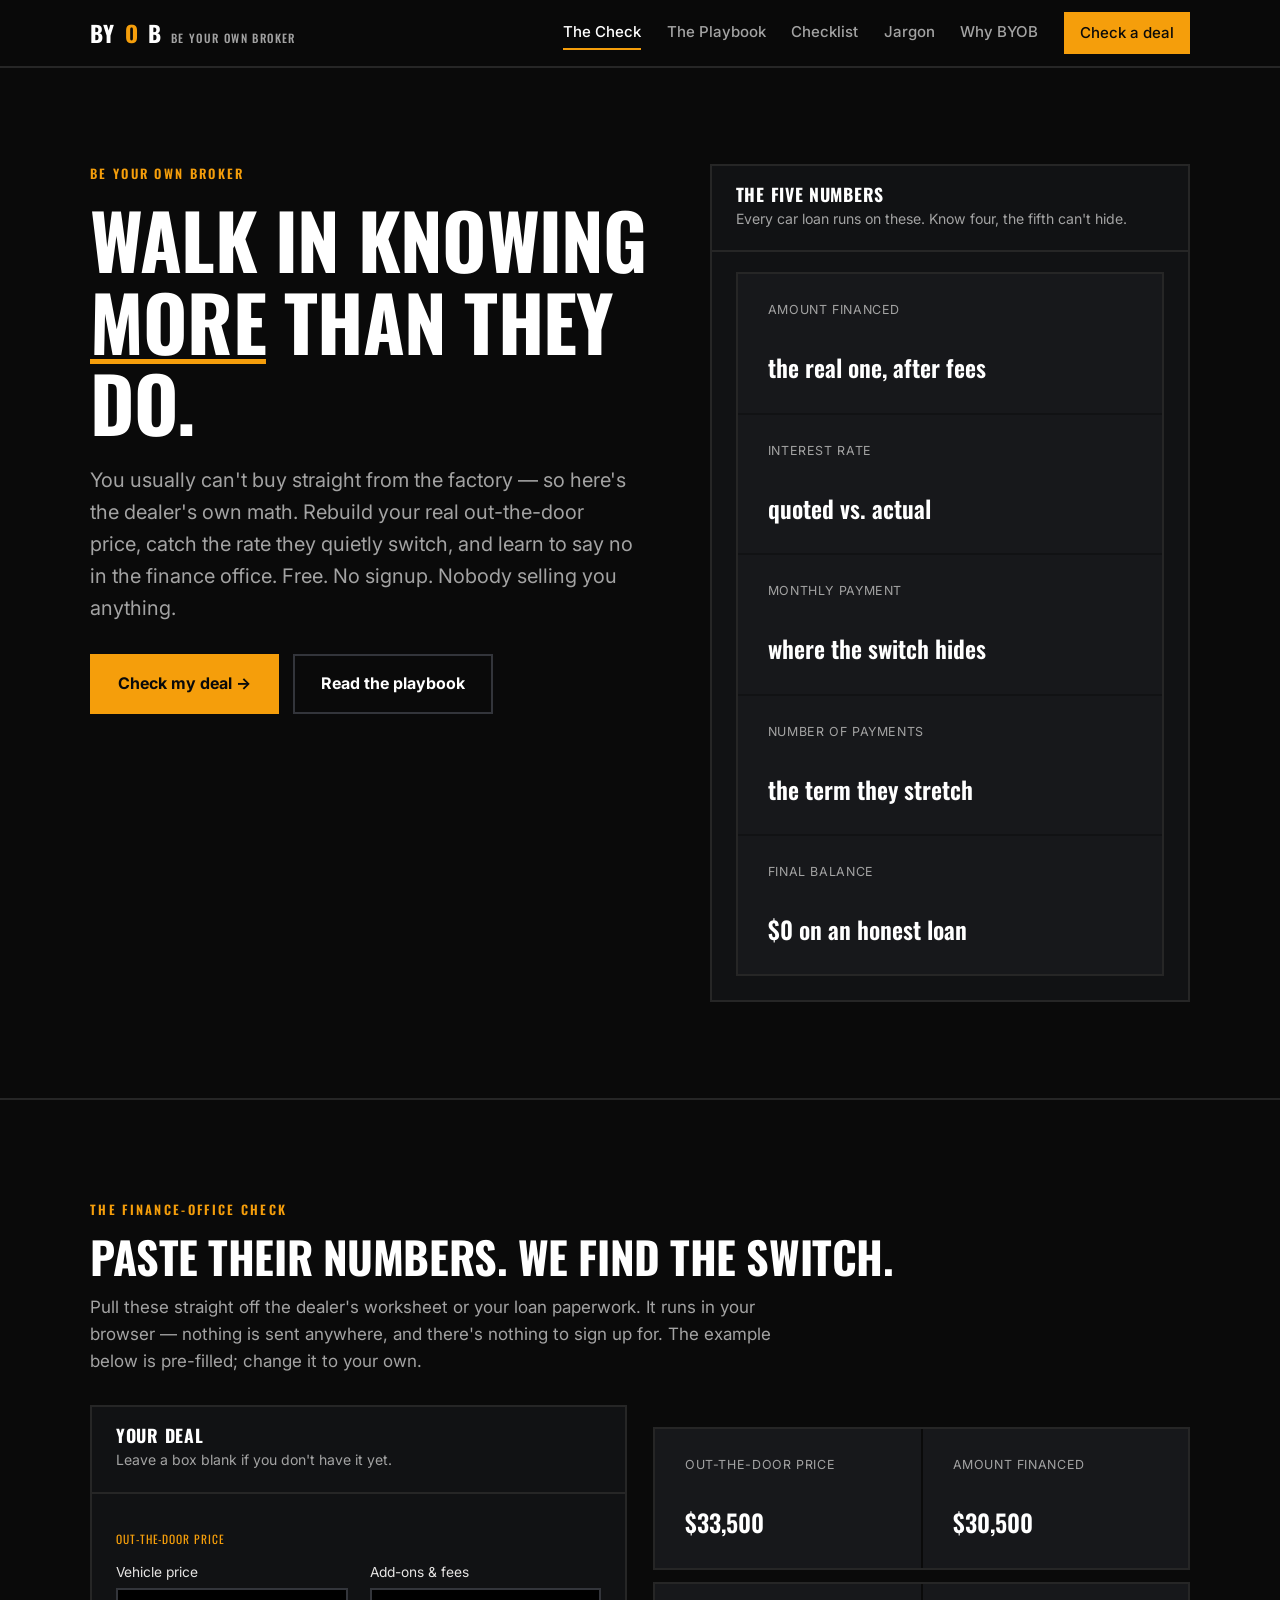
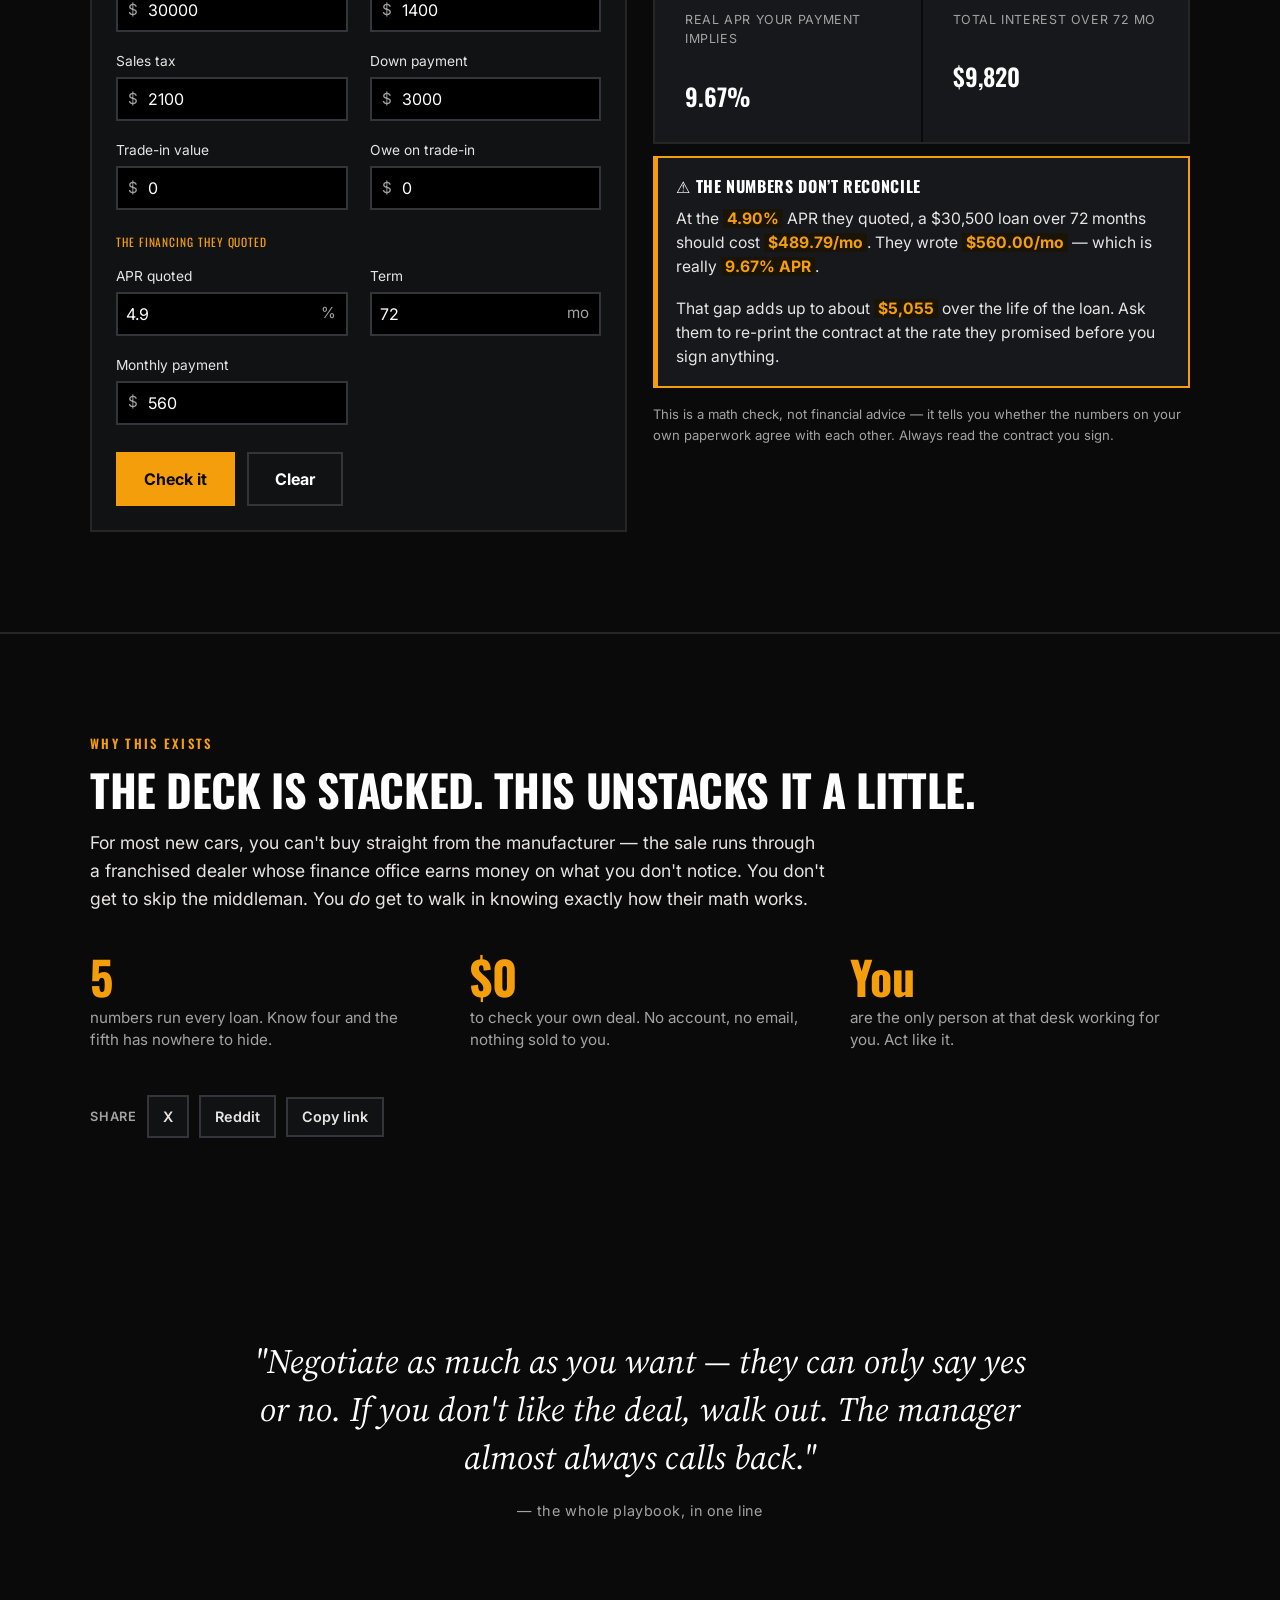
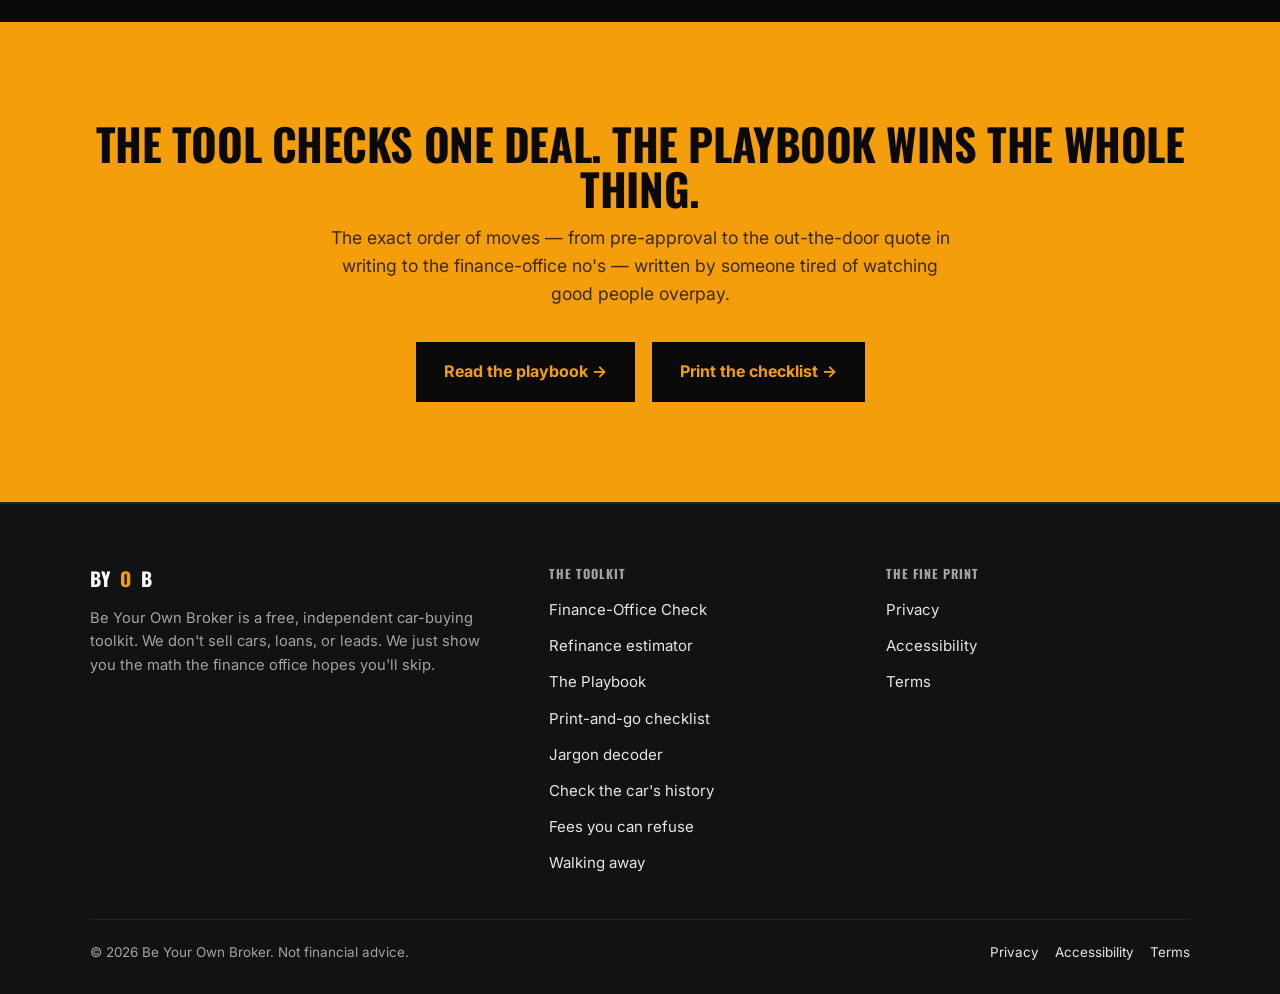
==== commit 3610c990: "Add a refinance estimator page and wire it into the toolkit" ====
--- a/index.html
+++ b/index.html
@@ -239,6 +239,7 @@
         <h4>The toolkit</h4>
         <ul>
           <li><a href="/#check">Finance-Office Check</a></li>
+          <li><a href="/refinance">Refinance estimator</a></li>
           <li><a href="/playbook">The Playbook</a></li>
           <li><a href="/checklist">Print-and-go checklist</a></li>
           <li><a href="/jargon">Jargon decoder</a></li>
--- a/styles.css
+++ b/styles.css
@@ -154,6 +154,7 @@
 .foc__legend { font-family: var(--font-display); text-transform: uppercase; letter-spacing: 0.08em; font-size: 0.72rem; color: var(--amber); border: 0; padding: 16px 0 6px; margin: 0; width: 100%; }
 .foc__field { display: flex; flex-direction: column; gap: 5px; padding: 7px 0; }
 .foc__field label { font-size: 0.86rem; color: var(--body); }
+.foc__hint { color: var(--dim); font-weight: 400; }
 .foc__input { display: flex; align-items: center; border: 2px solid var(--line-2); background: #000; }
 .foc__input .pre { padding: 0 2px 0 10px; color: var(--dim); font-size: 0.95rem; }
 .foc__input .post { padding: 0 10px 0 2px; color: var(--dim); font-size: 0.95rem; }
@@ -188,6 +189,14 @@
 .article li { margin: 0.5em 0; }
 .article li::marker { color: var(--amber); }
 .article strong { color: var(--ink); }
+.article h2[id] { scroll-margin-top: 84px; }
+
+.jumpnav { border: 2px solid var(--line-2); background: var(--surface); padding: 16px 18px; margin: 2em 0; }
+.jumpnav__label { font-family: var(--font-display); text-transform: uppercase; letter-spacing: 0.06em; font-size: 0.8rem; color: var(--amber); margin: 0 0 10px; }
+.jumpnav ul { list-style: none; margin: 0; padding: 0; display: flex; flex-wrap: wrap; gap: 8px 10px; }
+.jumpnav li { margin: 0; }
+.jumpnav a { display: inline-block; font-family: var(--font-body); font-size: 0.9rem; color: var(--body); text-decoration: none; border: 1px solid var(--line-2); padding: 8px 13px; min-height: 40px; }
+.jumpnav a:hover { border-color: var(--amber); color: var(--amber); }
 
 .steps { counter-reset: step; list-style: none; padding: 0; margin: 0; display: grid; gap: 18px; }
 .steps li { counter-increment: step; position: relative; padding: 22px 24px 22px 74px; background: var(--surface); border: 2px solid var(--line); }
@@ -285,7 +294,7 @@
 .decoder__search input:focus { outline: none; }
 .decoder__search:focus-within { border-color: var(--amber); }
 .decoder__chips { display: flex; flex-wrap: wrap; gap: 8px; }
-.chip { font-family: var(--font-display); text-transform: uppercase; letter-spacing: 0.06em; font-size: 0.76rem; font-weight: 600; color: var(--dim); background: var(--surface); border: 2px solid var(--line-2); padding: 7px 14px; cursor: pointer; min-height: 38px; }
+.chip { display: inline-flex; align-items: center; font-family: var(--font-display); text-transform: uppercase; letter-spacing: 0.06em; font-size: 0.76rem; font-weight: 600; color: var(--dim); background: var(--surface); border: 2px solid var(--line-2); padding: 7px 14px; cursor: pointer; min-height: 44px; }
 .chip:hover { color: var(--ink); }
 .chip[aria-pressed="true"] { color: #0a0a0a; background: var(--amber); border-color: var(--amber); }
 .term { background: var(--surface); border: 2px solid var(--line); border-left: 4px solid var(--line-2); padding: 18px 22px; margin-bottom: 14px; }
@@ -298,6 +307,9 @@
 .term__def strong { color: var(--ink); }
 .term__move { color: var(--dim); font-size: 0.95rem; margin: 12px 0 0; border-top: 1px solid var(--line); padding-top: 10px; }
 .term__move strong { color: var(--amber); }
+.term__say { margin: 12px 0 0; padding: 11px 14px; background: var(--amber-dim); border-left: 3px solid var(--amber); }
+.term__say b { display: block; font-family: var(--font-display); text-transform: uppercase; letter-spacing: 0.09em; font-size: 0.66rem; color: var(--amber); margin-bottom: 4px; }
+.term__say span { font-style: italic; color: var(--ink); font-size: 0.98rem; line-height: 1.5; }
 .decoder__empty { display: none; color: var(--dim); text-align: center; padding: 30px 0; }
 .decoder > .disclaimer { margin-top: 2.4em; }
 
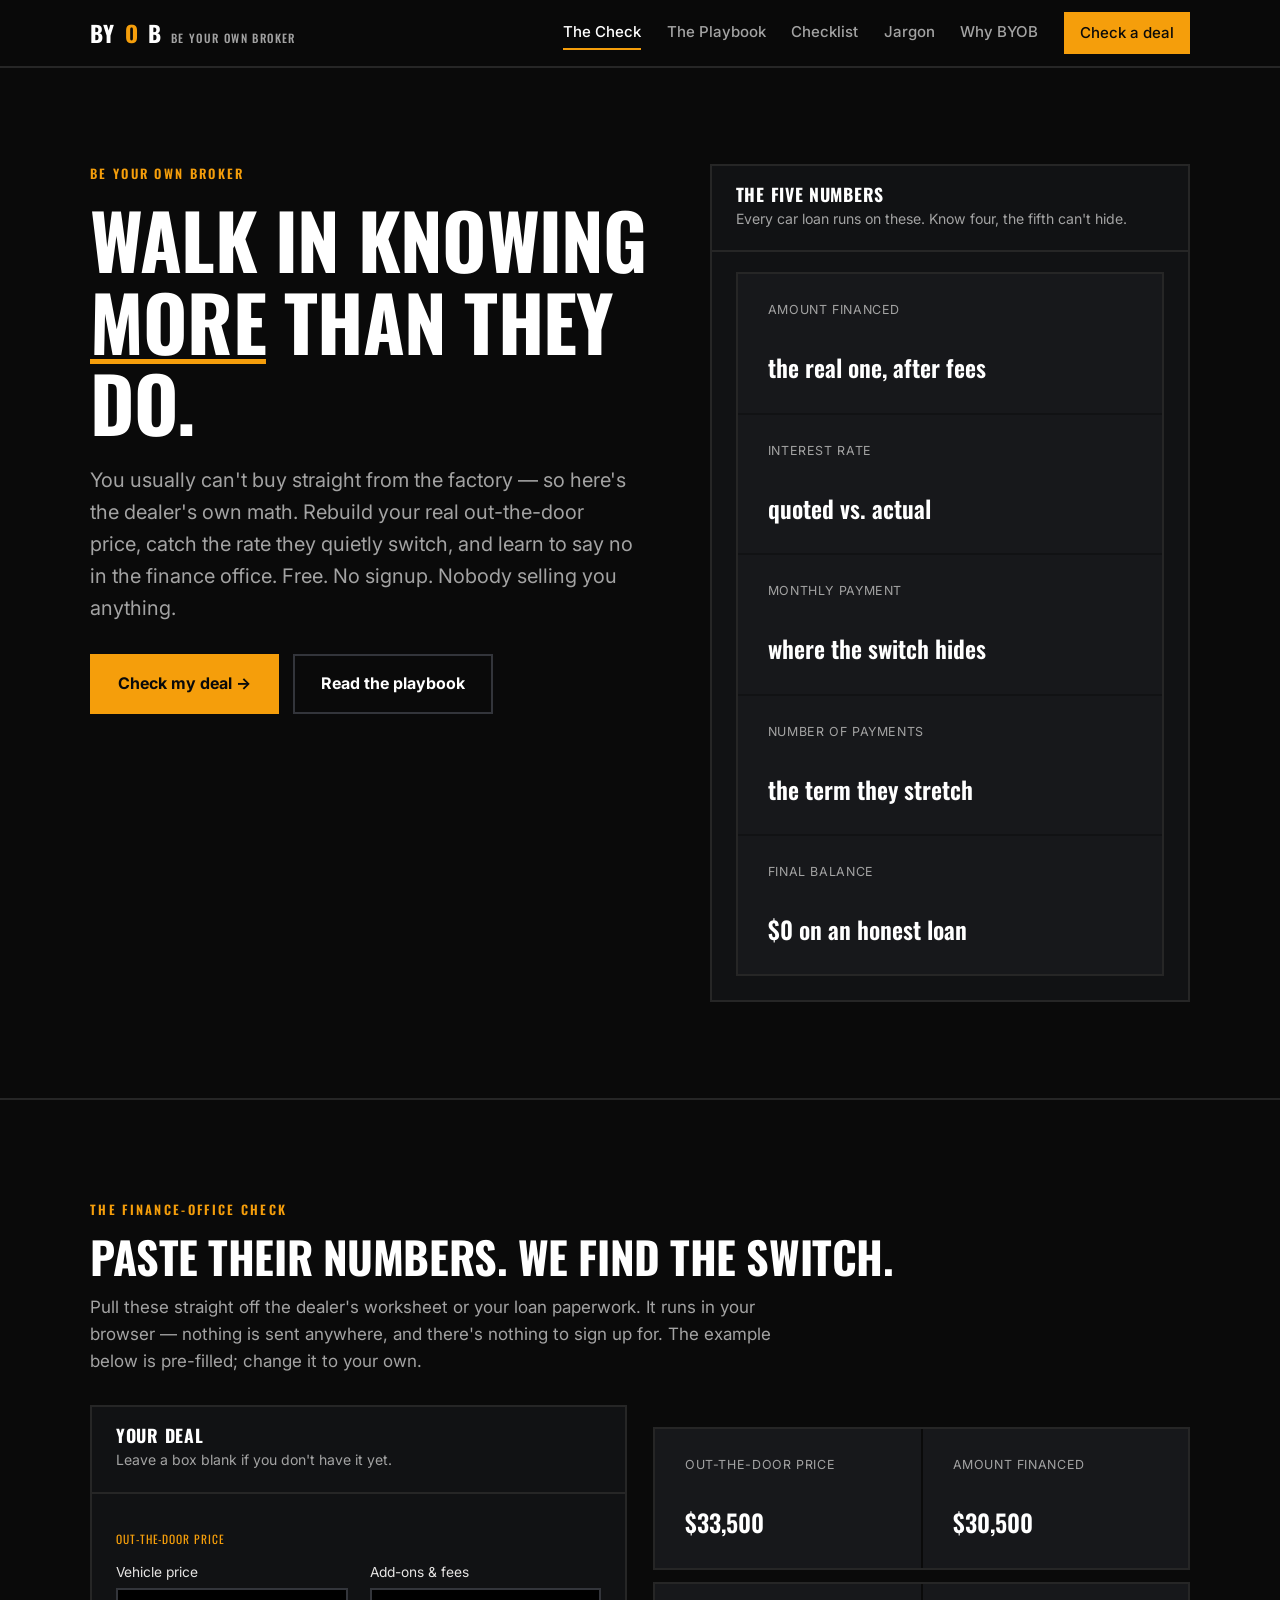
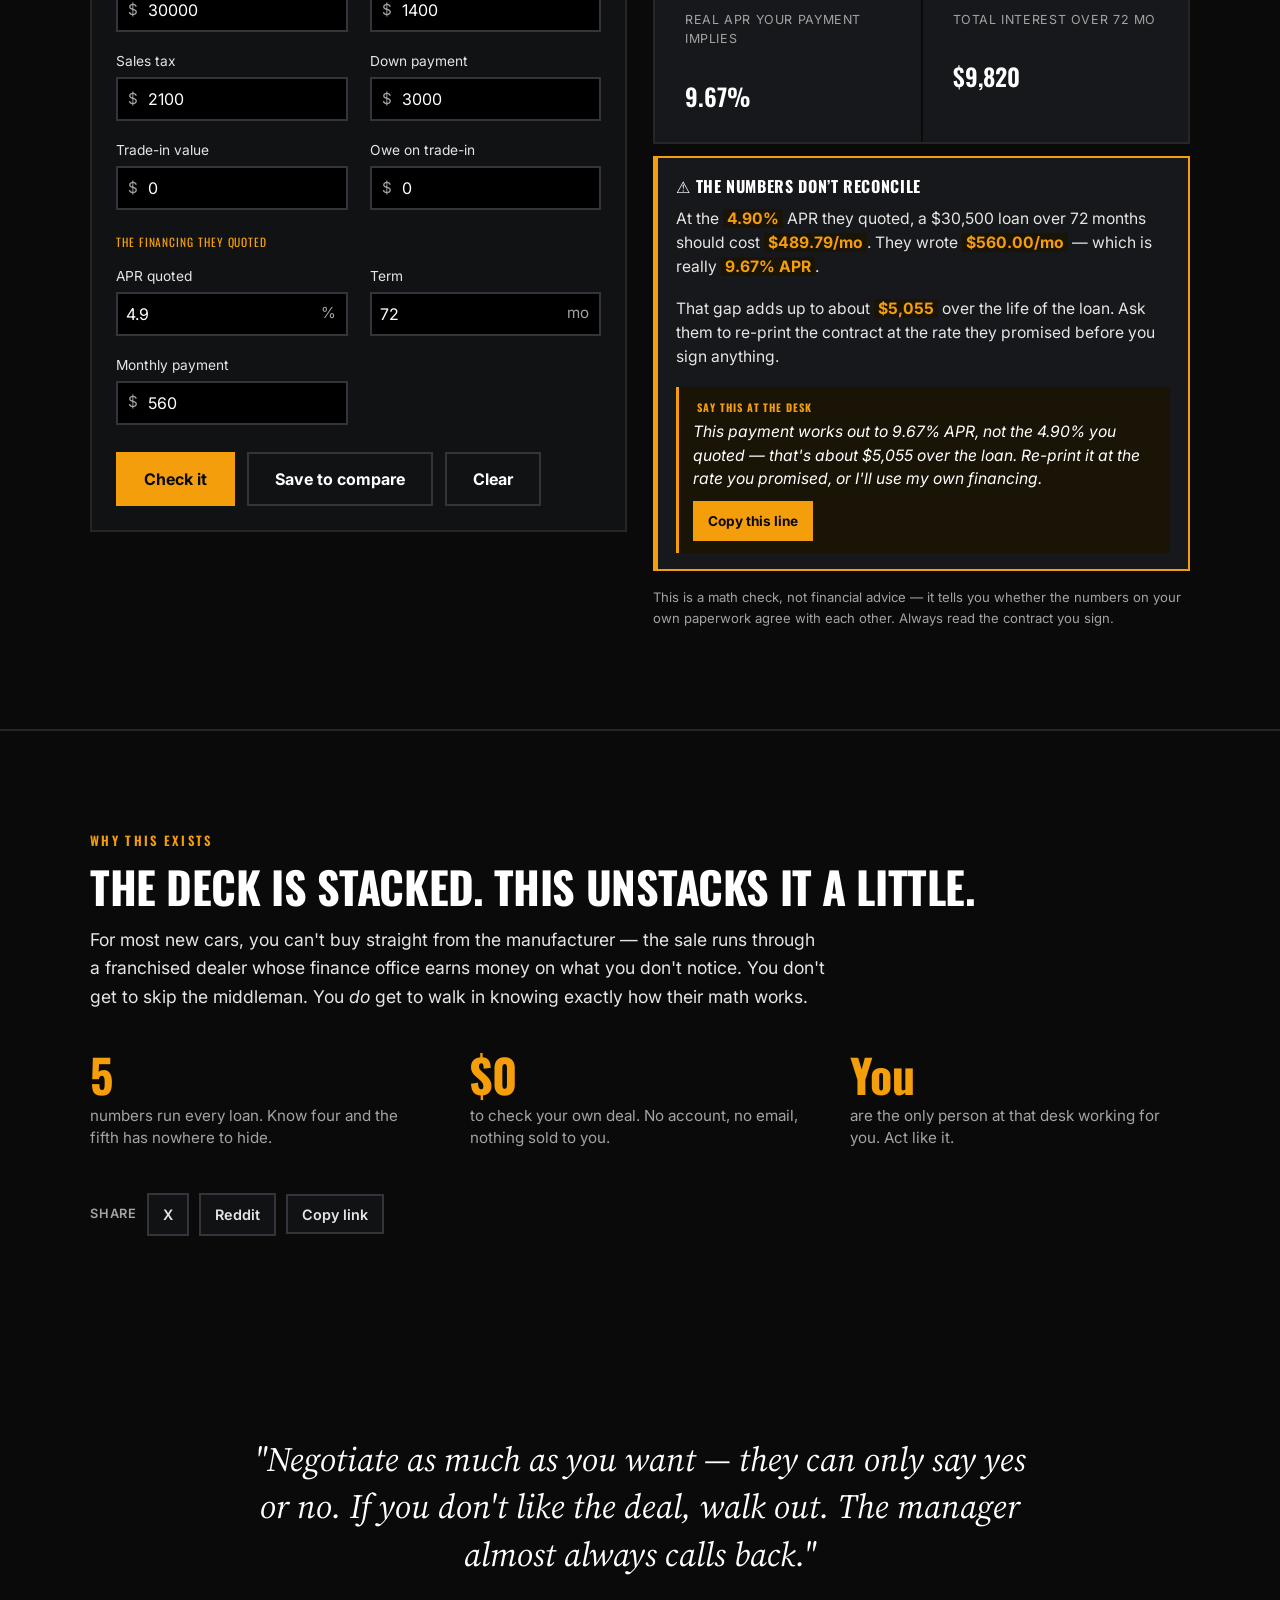
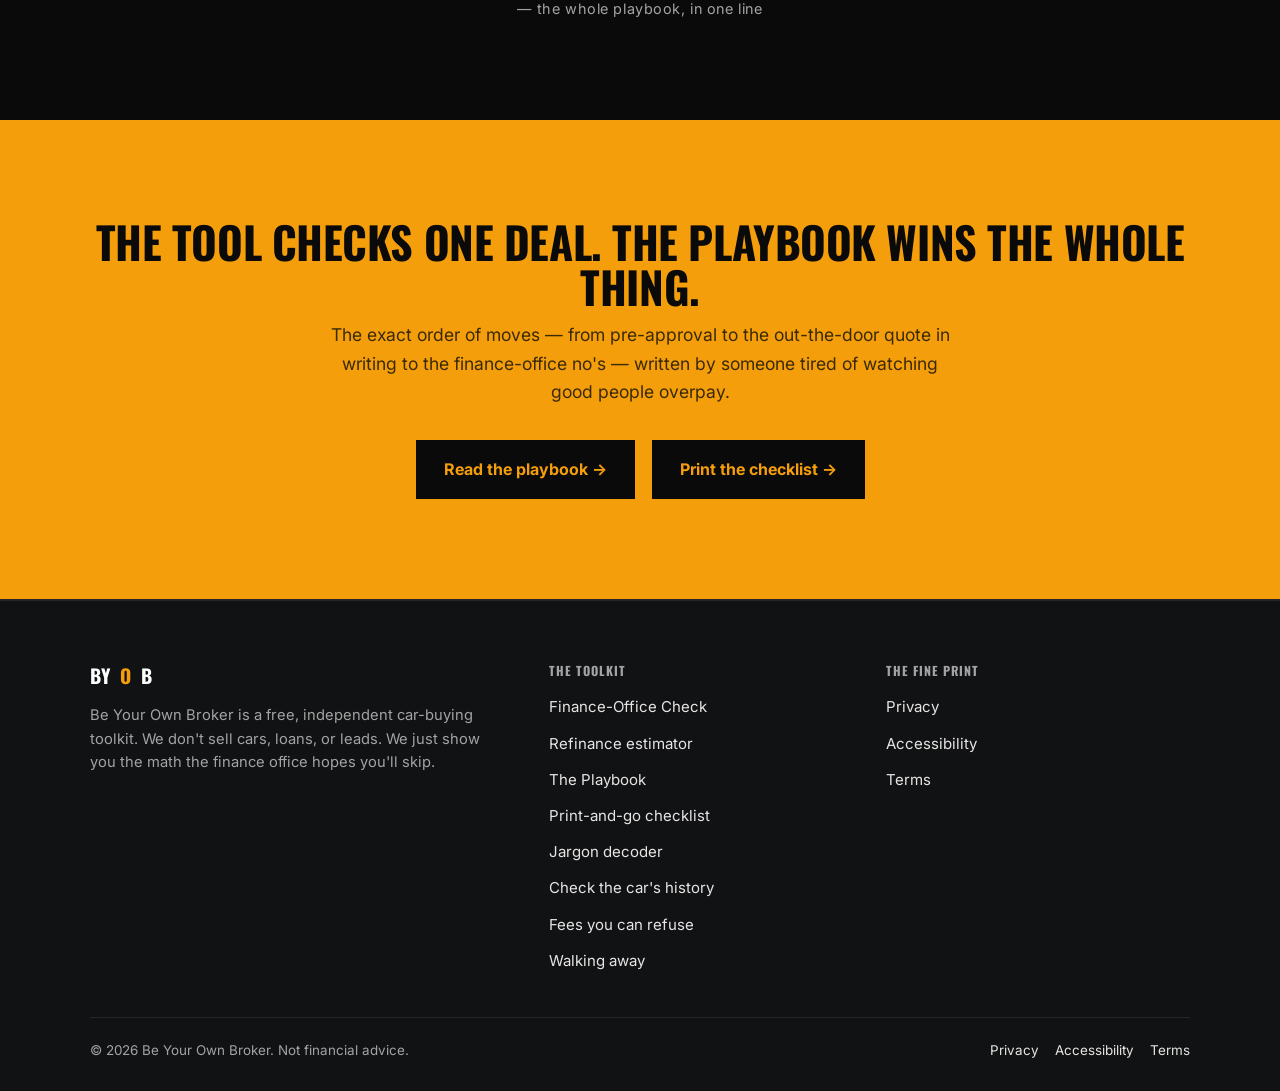
==== commit db2bb8e0: "Add save-to-compare deals and a copyable negotiation line to the Finance-Office Check" ====
--- a/index.html
+++ b/index.html
@@ -179,6 +179,7 @@
             </fieldset>
             <div class="foc__actions">
               <button type="submit" class="btn btn--amber">Check it</button>
+              <button type="button" class="btn btn--ghost" id="foc-save">Save to compare</button>
               <button type="reset" class="btn btn--ghost" id="foc-reset">Clear</button>
             </div>
           </div>
@@ -189,6 +190,8 @@
           <p class="foc__note">This is a math check, not financial advice — it tells you whether the numbers on your own paperwork agree with each other. Always read the contract you sign.</p>
         </div>
       </div>
+
+      <div class="compare" id="foc-compare" hidden></div>
     </div>
   </section>
 
@@ -269,6 +272,7 @@
 </footer>
 
 <script src="/tool.js" defer></script>
+<script src="/compare.js" defer></script>
 <script src="/site.js" defer></script>
 <script defer src="https://static.cloudflareinsights.com/beacon.min.js" data-cf-beacon='{"token": "706e96eff7b14a30a40eff0d2799f1a3"}'></script>
 </body>
--- a/styles.css
+++ b/styles.css
@@ -178,6 +178,28 @@
 .foc__verdict--ok h4 { color: var(--ok); }
 .foc__note { font-size: 0.82rem; color: var(--dim); }
 .foc__out + .foc__note { margin-top: 16px; }
+.foc__say { margin-top: 12px; padding: 12px 14px; background: var(--amber-dim); border-left: 3px solid var(--amber); }
+.foc__say b { display: block; font-family: var(--font-display); text-transform: uppercase; letter-spacing: 0.09em; font-size: 0.66rem; color: var(--amber); margin-bottom: 5px; }
+.foc__say span { display: block; font-style: italic; color: var(--ink); margin-bottom: 10px; line-height: 1.5; }
+
+.compare { margin-top: 44px; }
+.compare__title { font-family: var(--font-display); text-transform: uppercase; letter-spacing: 0.02em; font-size: 1.3rem; color: var(--ink); margin: 0 0 6px; }
+.compare__sub { color: var(--dim); font-size: 0.9rem; margin: 0 0 18px; max-width: 44rem; }
+.compare__grid { display: grid; grid-template-columns: repeat(auto-fit, minmax(220px, 1fr)); gap: 14px; }
+.compare__card { background: var(--surface); border: 2px solid var(--line); border-left: 4px solid var(--line-2); padding: 16px 18px; }
+.compare__card--warn { border-left-color: var(--amber); }
+.compare__cardhead { display: flex; align-items: center; justify-content: space-between; gap: 8px; margin-bottom: 12px; }
+.compare__name { flex: 1; min-width: 0; background: #000; border: 1px solid var(--line-2); color: var(--ink); font-family: var(--font-display); text-transform: uppercase; letter-spacing: 0.03em; font-size: 0.95rem; padding: 7px 8px; }
+.compare__name:focus { outline: none; border-color: var(--amber); }
+.compare__badge { font-family: var(--font-display); text-transform: uppercase; letter-spacing: 0.06em; font-size: 0.6rem; color: #0a0a0a; background: var(--amber); padding: 4px 6px; white-space: nowrap; }
+.compare__dl { margin: 0; display: grid; gap: 8px; }
+.compare__dl > div { display: flex; align-items: baseline; justify-content: space-between; gap: 10px; border-bottom: 1px solid var(--line); padding-bottom: 6px; }
+.compare__dl dt { color: var(--dim); font-size: 0.85rem; margin: 0; }
+.compare__dl dd { margin: 0; font-family: var(--font-display); font-weight: 600; color: var(--ink); font-size: 1.05rem; }
+.compare__flag { color: var(--amber); font-size: 0.82rem; margin: 10px 0 0; }
+.compare__remove { margin-top: 12px; background: none; border: 1px solid var(--line-2); color: var(--dim); font-family: var(--font-body); font-size: 0.82rem; padding: 6px 12px; cursor: pointer; min-height: 40px; }
+.compare__remove:hover { border-color: var(--amber); color: var(--amber); }
+.compare__clear { margin-top: 18px; }
 
 .article { max-width: var(--read); margin: 0 auto; }
 .article > p, .article > ul, .article > ol { font-size: 1.18rem; line-height: 1.75; color: var(--body); }
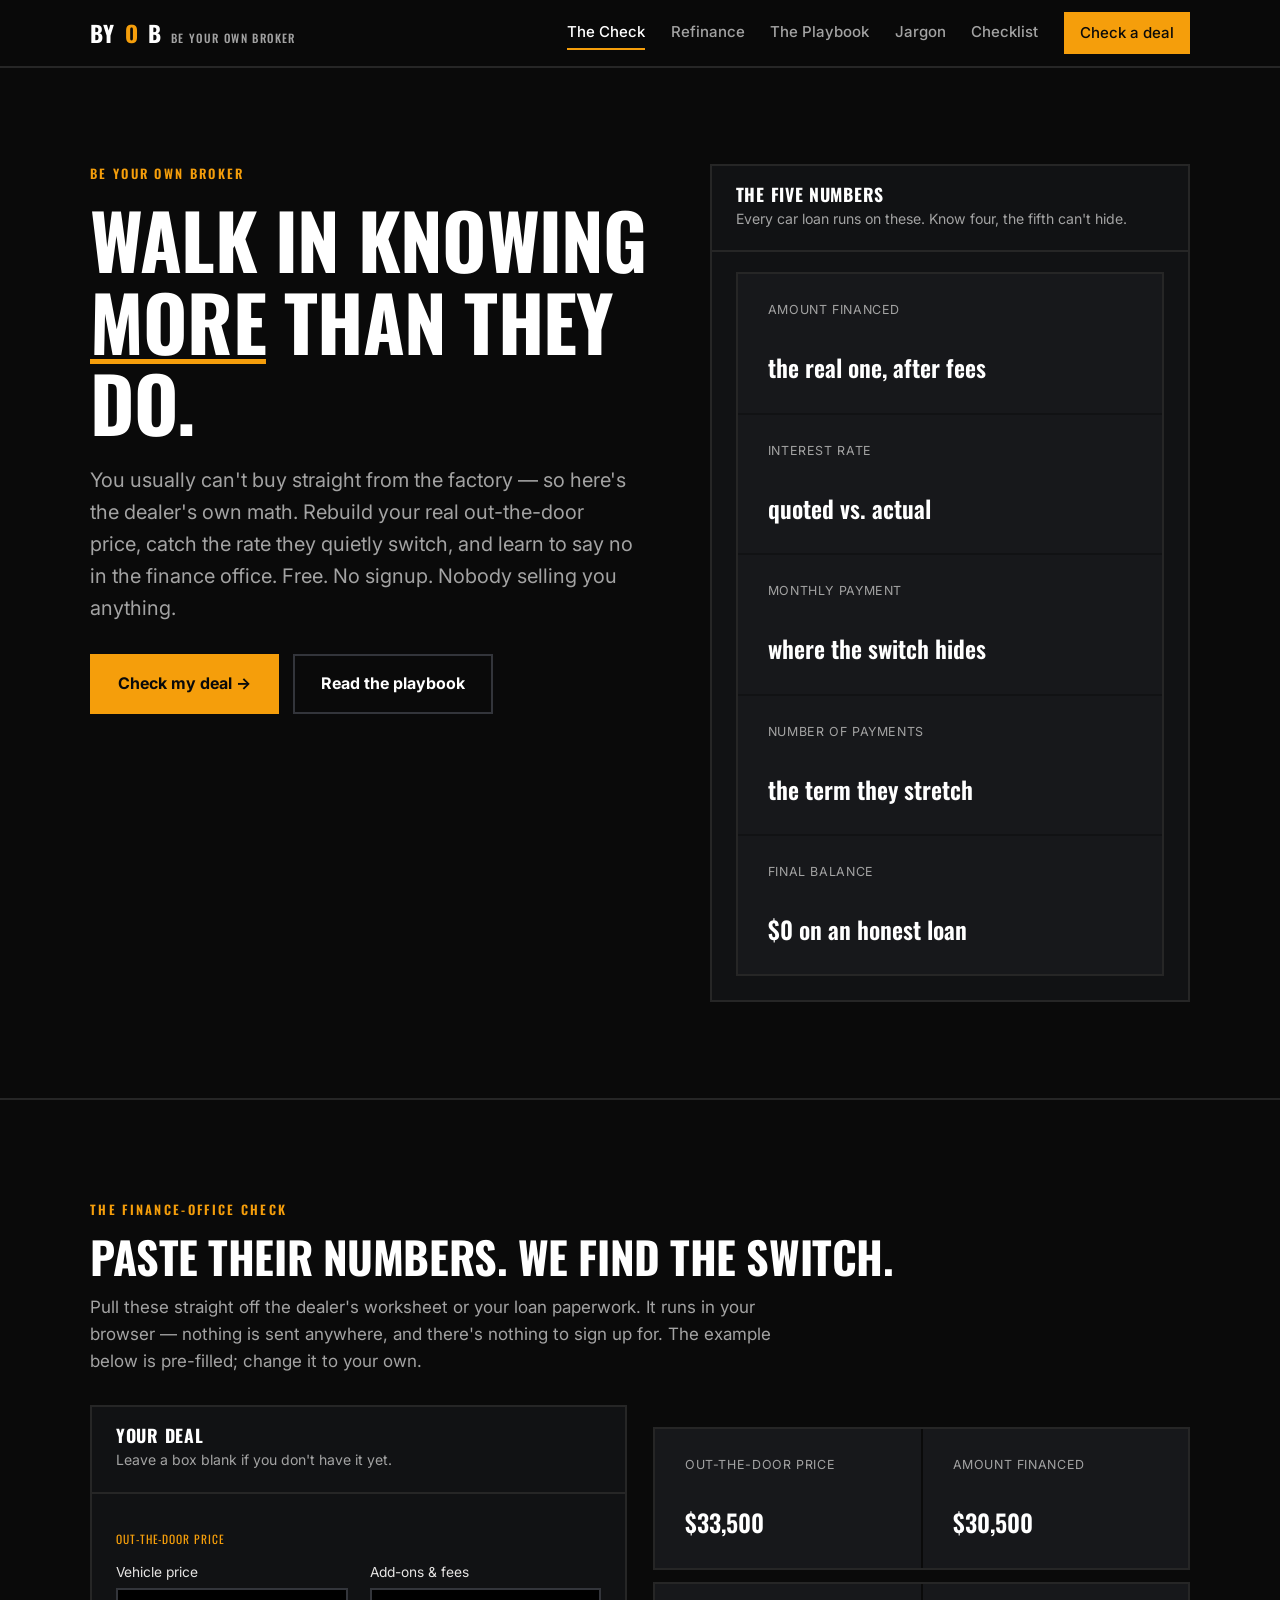
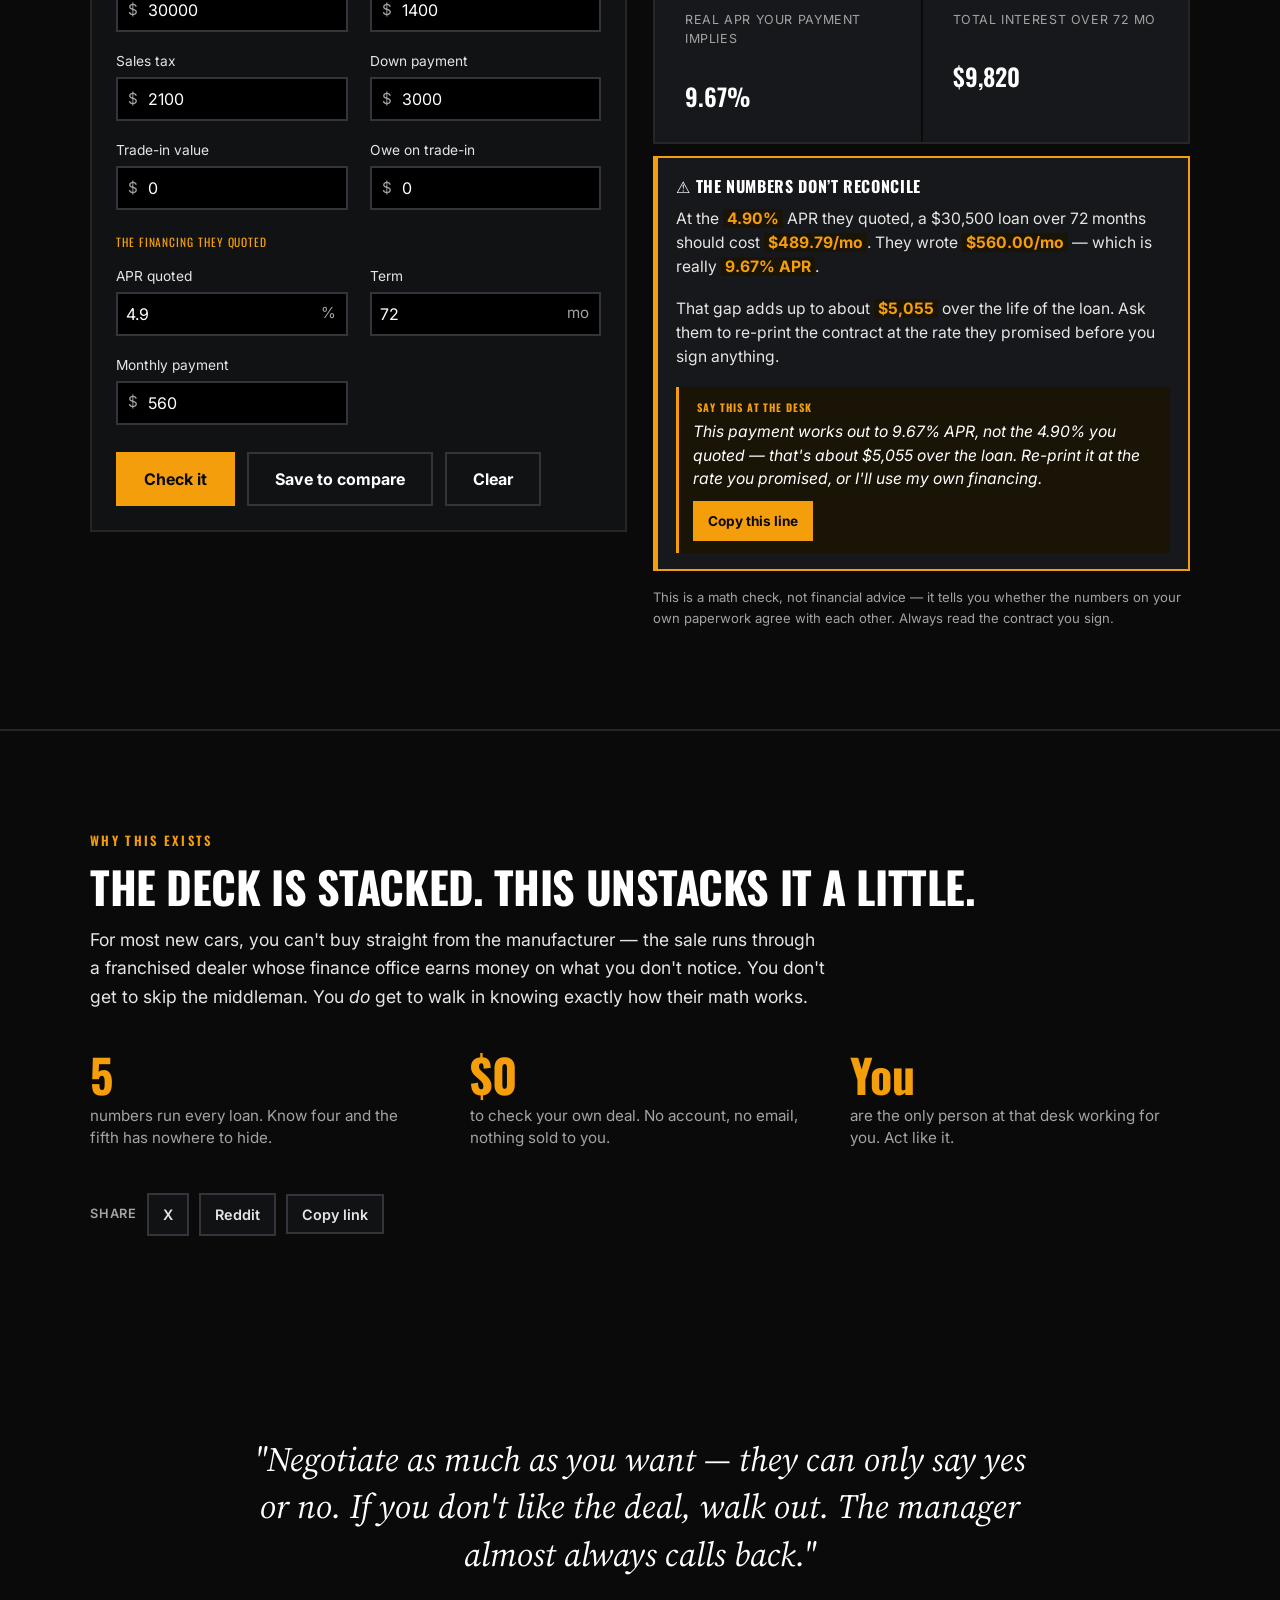
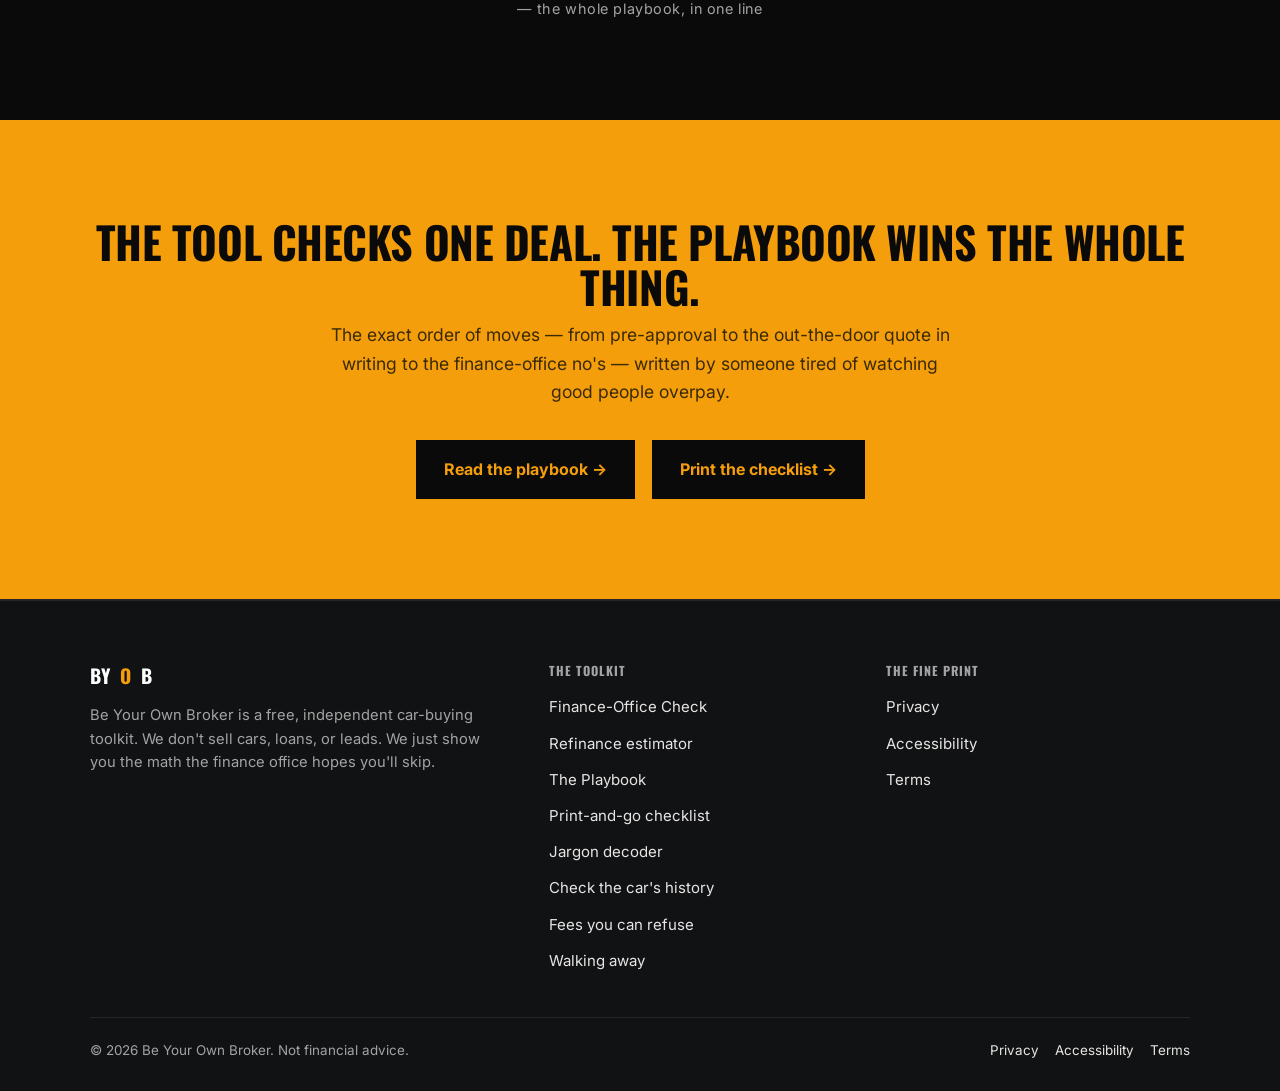
==== commit 79f49896: "Group the nav into Tools and Guides in the mobile menu and add Refinance" ====
--- a/index.html
+++ b/index.html
@@ -77,11 +77,13 @@
     <a class="brand" href="/">BY<em>O</em>B <span class="brand__full">Be Your Own Broker</span></a>
     <button class="nav-toggle" aria-expanded="false" aria-controls="nav" aria-label="Menu">☰</button>
     <nav class="nav" id="nav" aria-label="Primary">
+      <span class="nav__group" aria-hidden="true">Tools</span>
       <a href="#check" aria-current="page">The Check</a>
+      <a href="/refinance">Refinance</a>
+      <span class="nav__group" aria-hidden="true">Guides</span>
       <a href="/playbook">The Playbook</a>
+      <a href="/jargon">Jargon</a>
       <a href="/checklist">Checklist</a>
-      <a href="/jargon">Jargon</a>
-      <a href="#why">Why BYOB</a>
       <a class="nav__cta" href="#check">Check a deal</a>
     </nav>
   </div>
--- a/styles.css
+++ b/styles.css
@@ -108,6 +108,7 @@
 .nav__cta { color: #0a0a0a !important; background: var(--amber); padding: 9px 16px !important; font-weight: 700; border: 0 !important; }
 .nav__cta:hover { background: var(--amber-bright); }
 .nav-toggle { display: none; background: none; border: 2px solid var(--line-2); color: var(--ink); width: 44px; height: 44px; font-size: 1.2rem; cursor: pointer; }
+.nav__group { display: none; }
 
 .btn {
   display: inline-flex;
@@ -279,6 +280,7 @@
   .nav[data-open="true"] { transform: translateY(0); }
   .nav a { padding: 14px 0; border-bottom: 1px solid var(--line); }
   .nav__cta { text-align: center; margin-top: 10px; }
+  .nav__group { display: block; font-family: var(--font-display); text-transform: uppercase; letter-spacing: 0.1em; font-size: 0.66rem; color: var(--amber); padding: 16px 0 2px; }
   .nav-toggle { display: inline-flex; align-items: center; justify-content: center; }
   .foc__grid, .foc__summary { grid-template-columns: 1fr; }
 }
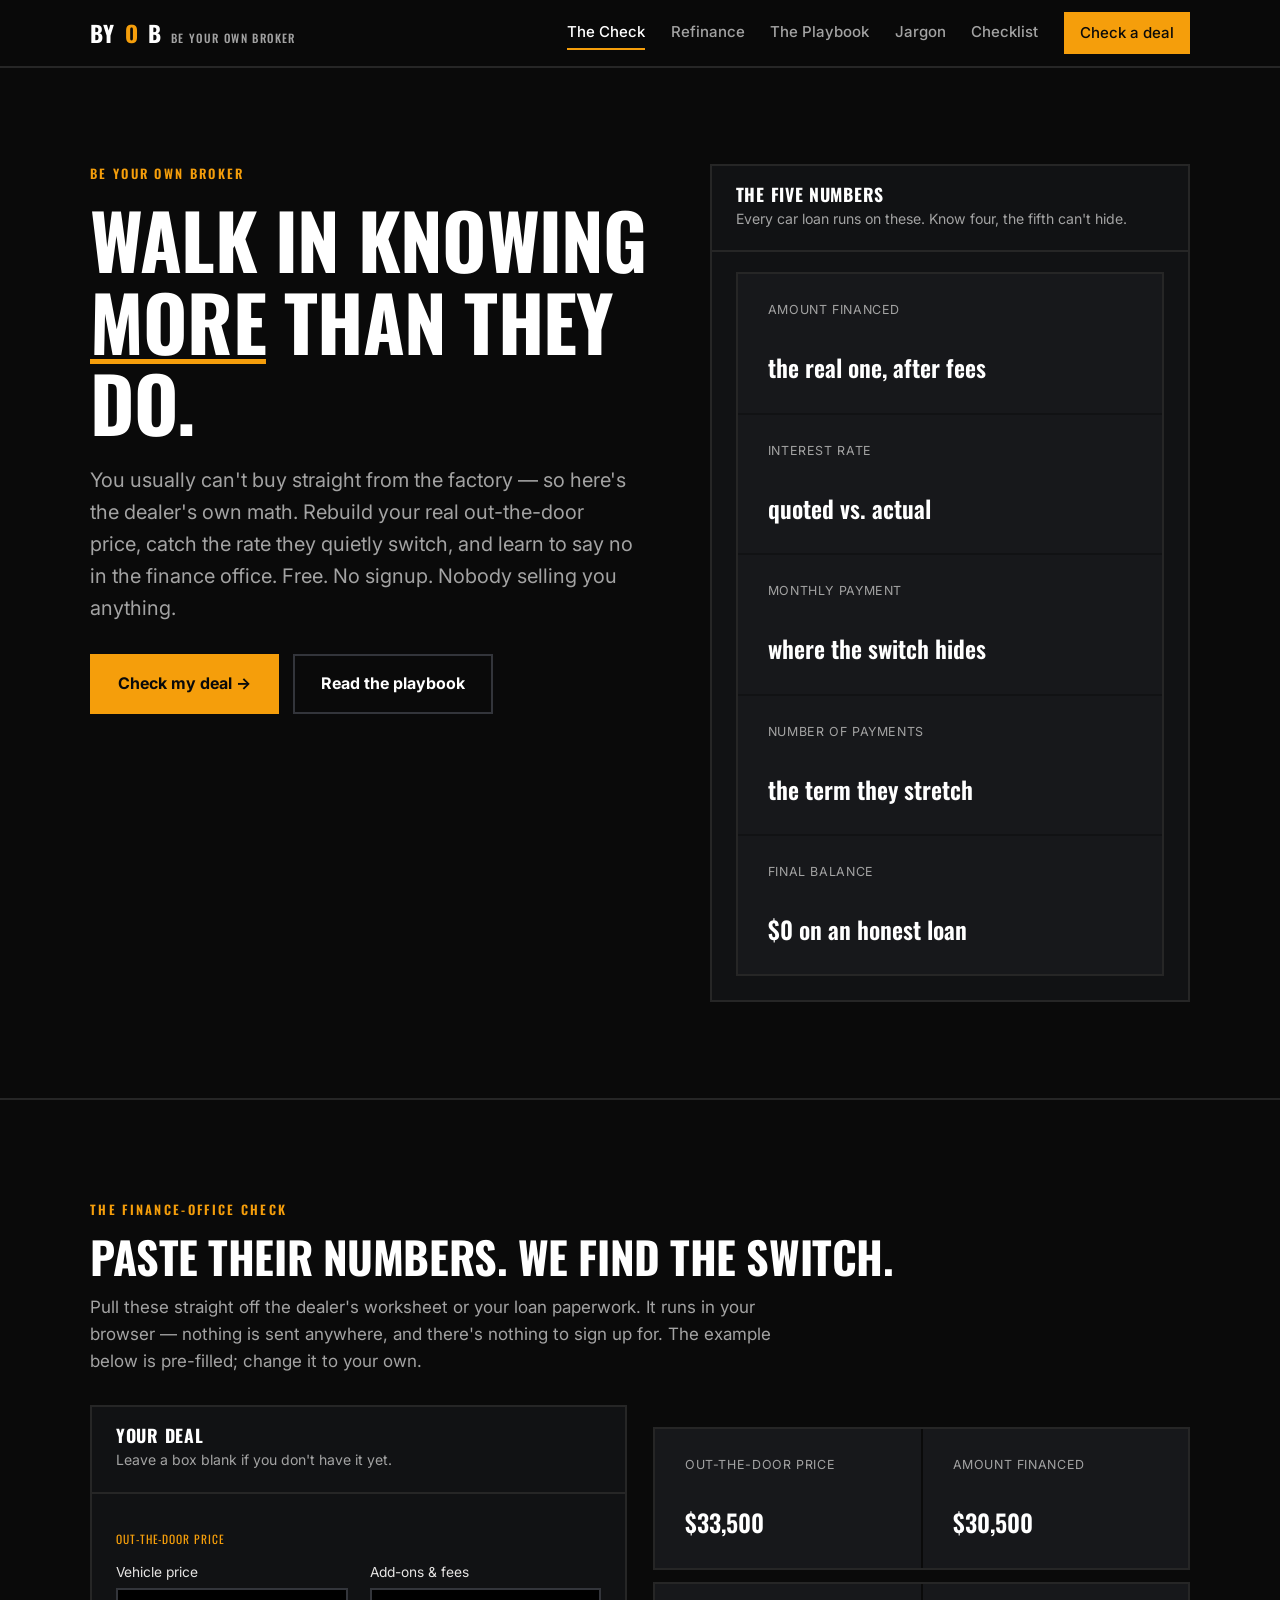
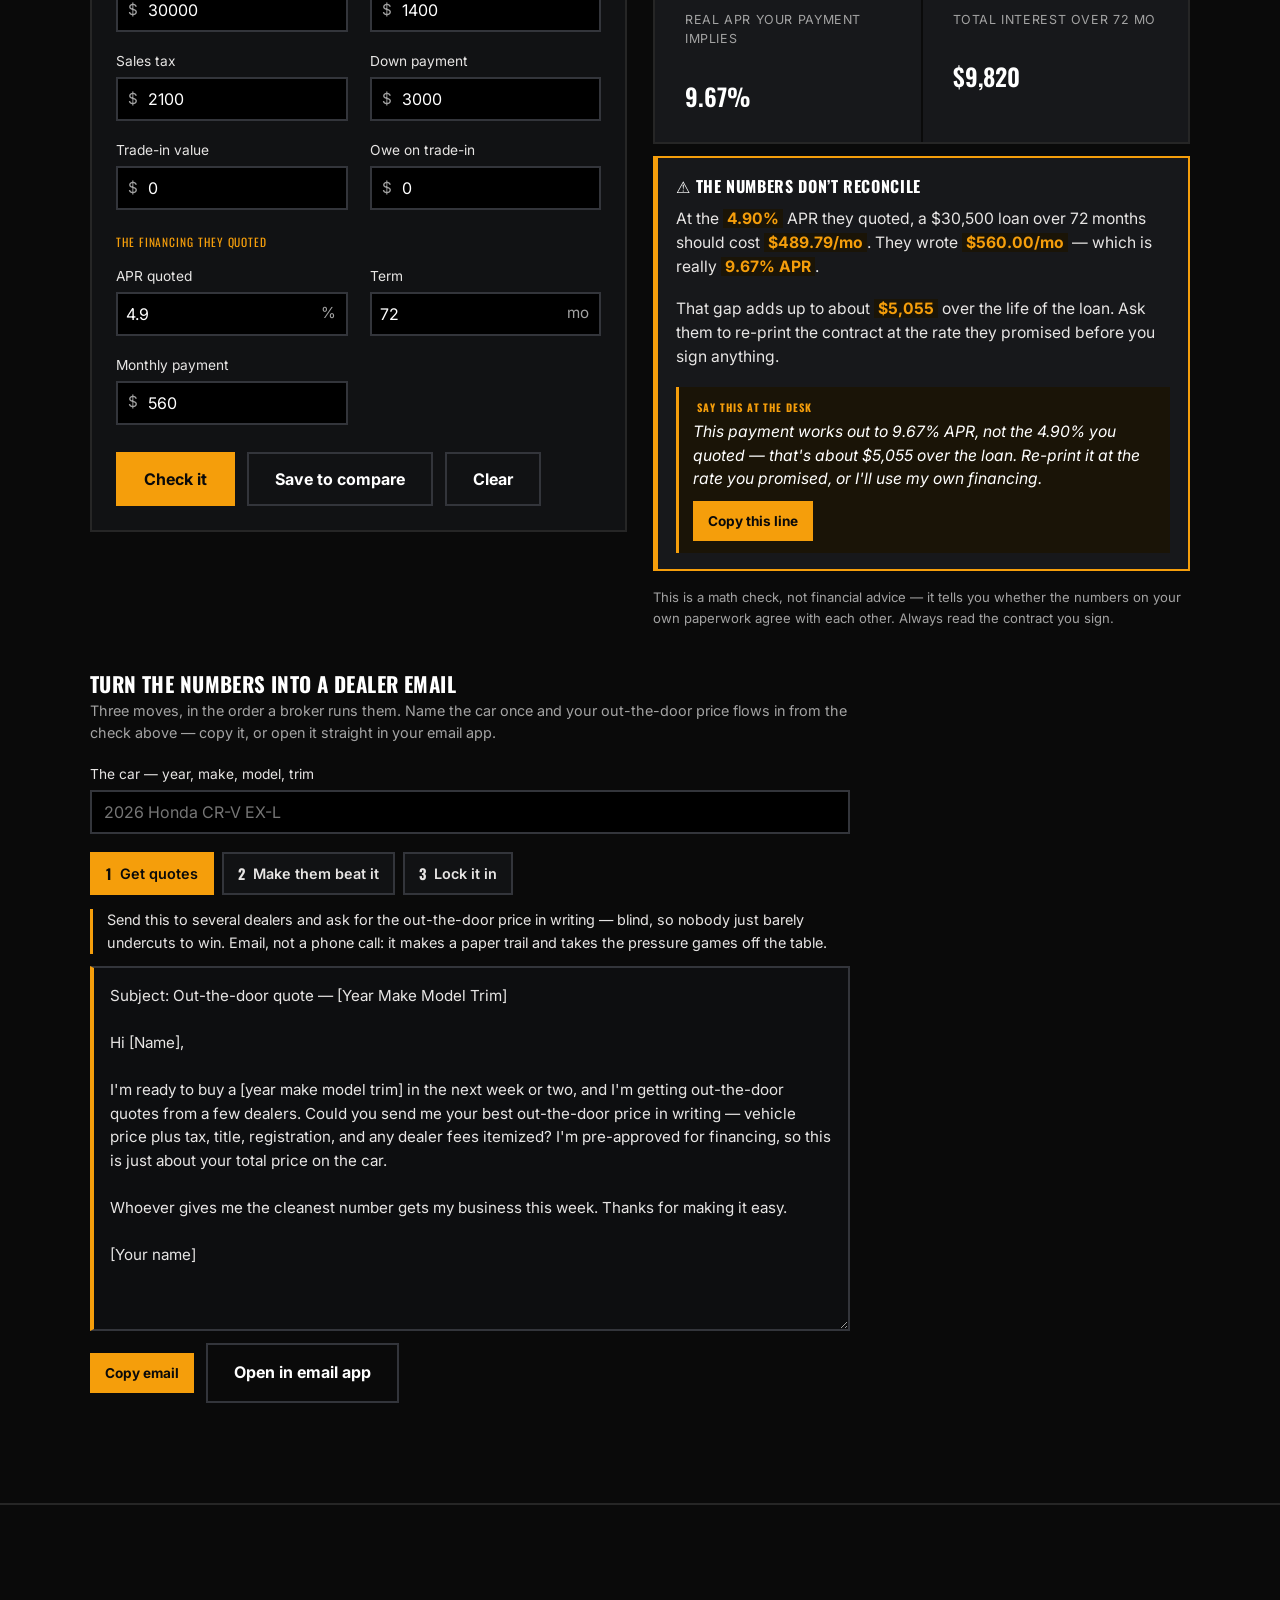
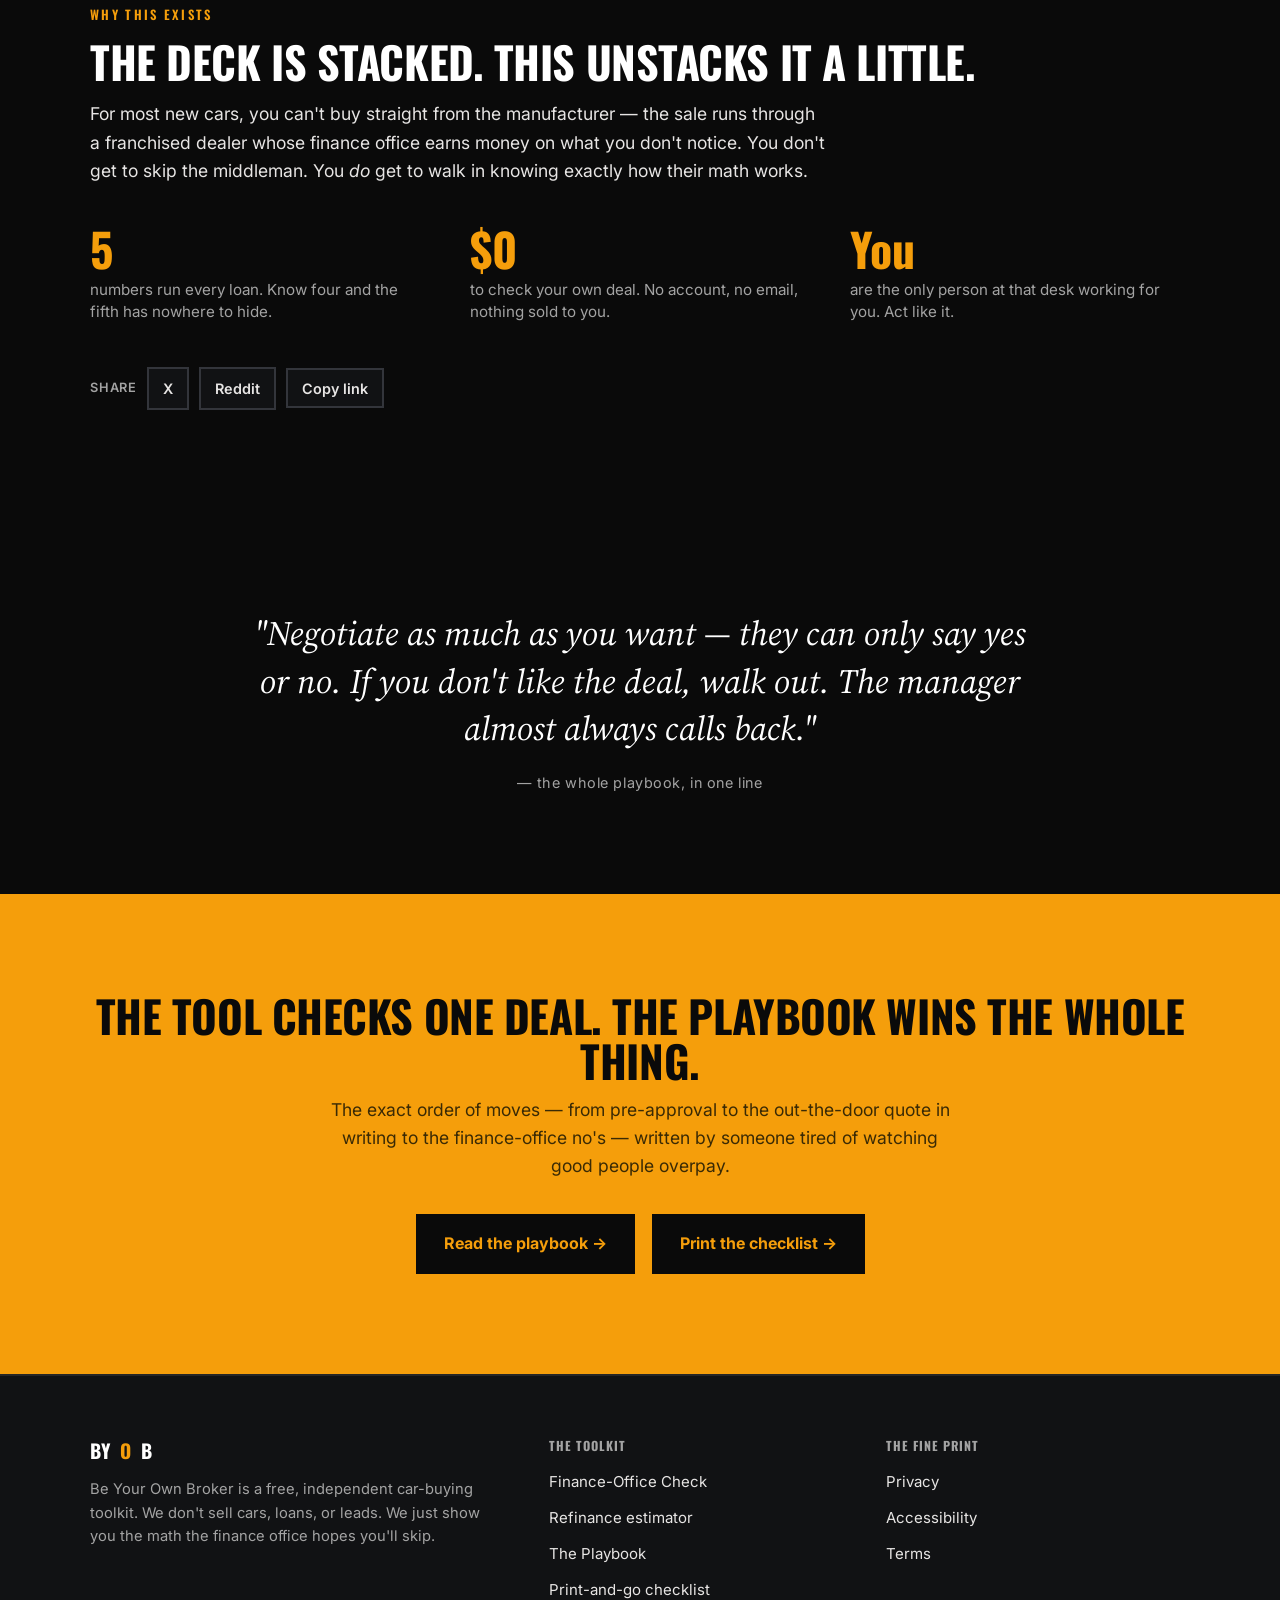
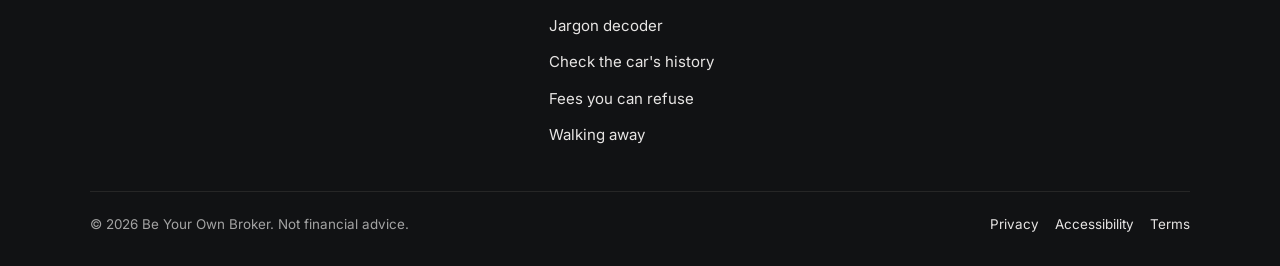
==== commit 328facd6: "Add staged dealer-email kit to the Finance-Office Check" ====
--- a/index.html
+++ b/index.html
@@ -194,6 +194,29 @@
       </div>
 
       <div class="compare" id="foc-compare" hidden></div>
+
+      <div class="shop" id="foc-shop">
+        <h3 class="shop__title">Turn the numbers into a dealer email</h3>
+        <p class="shop__sub">Three moves, in the order a broker runs them. Name the car once and your out-the-door price flows in from the check above — copy it, or open it straight in your email app.</p>
+
+        <div class="shop__vehicle">
+          <label for="shop-vehicle">The car — year, make, model, trim</label>
+          <input id="shop-vehicle" type="text" placeholder="2026 Honda CR-V EX-L" autocomplete="off">
+        </div>
+
+        <div class="shop__phases" role="group" aria-label="Which email">
+          <button class="shop__phase" data-phase="1" type="button" aria-pressed="true"><span class="shop__phase-n">1</span> Get quotes</button>
+          <button class="shop__phase" data-phase="2" type="button" aria-pressed="false"><span class="shop__phase-n">2</span> Make them beat it</button>
+          <button class="shop__phase" data-phase="3" type="button" aria-pressed="false"><span class="shop__phase-n">3</span> Lock it in</button>
+        </div>
+
+        <p class="shop__coach" id="shop-coach"></p>
+        <textarea class="email-tpl" id="shop-email" readonly rows="14" aria-label="Dealer email you can copy"></textarea>
+        <div class="shop__actions">
+          <button class="copy-btn" data-copy="shop-email" type="button">Copy email</button>
+          <a class="btn btn--ghost shop__mailto" id="shop-mailto" href="#">Open in email app</a>
+        </div>
+      </div>
     </div>
   </section>
 
@@ -275,6 +298,7 @@
 
 <script src="/tool.js" defer></script>
 <script src="/compare.js" defer></script>
+<script src="/shop.js" defer></script>
 <script src="/site.js" defer></script>
 <script defer src="https://static.cloudflareinsights.com/beacon.min.js" data-cf-beacon='{"token": "706e96eff7b14a30a40eff0d2799f1a3"}'></script>
 </body>
--- a/styles.css
+++ b/styles.css
@@ -156,6 +156,7 @@
 .foc__field { display: flex; flex-direction: column; gap: 5px; padding: 7px 0; }
 .foc__field label { font-size: 0.86rem; color: var(--body); }
 .foc__hint { color: var(--dim); font-weight: 400; }
+.foc__fieldnote { color: var(--dim); font-size: 0.82rem; margin: 0 0 6px; }
 .foc__input { display: flex; align-items: center; border: 2px solid var(--line-2); background: #000; }
 .foc__input .pre { padding: 0 2px 0 10px; color: var(--dim); font-size: 0.95rem; }
 .foc__input .post { padding: 0 10px 0 2px; color: var(--dim); font-size: 0.95rem; }
@@ -202,6 +203,22 @@
 .compare__remove:hover { border-color: var(--amber); color: var(--amber); }
 .compare__clear { margin-top: 18px; }
 
+.shop { margin-top: 44px; max-width: 760px; }
+.shop__title { font-family: var(--font-display); text-transform: uppercase; letter-spacing: 0.02em; font-size: 1.3rem; color: var(--ink); margin: 0 0 6px; }
+.shop__sub { color: var(--dim); font-size: 0.9rem; line-height: 1.5; margin: 0 0 20px; }
+.shop__vehicle { display: flex; flex-direction: column; gap: 5px; margin-bottom: 18px; }
+.shop__vehicle label { font-size: 0.86rem; color: var(--body); }
+.shop__vehicle input { background: #000; border: 2px solid var(--line-2); color: var(--ink); font-family: var(--font-body); font-size: 1rem; padding: 10px 12px; width: 100%; }
+.shop__vehicle input:focus { outline: none; border-color: var(--amber); }
+.shop__phases { display: flex; flex-wrap: wrap; gap: 8px; margin-bottom: 14px; }
+.shop__phase { display: inline-flex; align-items: center; gap: 8px; font-family: var(--font-body); font-size: 0.9rem; font-weight: 600; color: var(--body); background: var(--surface); border: 2px solid var(--line-2); padding: 9px 14px; cursor: pointer; min-height: 40px; }
+.shop__phase:hover { border-color: var(--amber); color: var(--amber); }
+.shop__phase.is-active { background: var(--amber); color: #0a0a0a; border-color: var(--amber); }
+.shop__phase-n { font-family: var(--font-display); font-weight: 700; }
+.shop__coach { color: var(--body); font-size: 0.9rem; line-height: 1.55; margin: 0 0 12px; border-left: 3px solid var(--amber); padding-left: 14px; }
+.shop__actions { display: flex; gap: 12px; margin-top: 12px; flex-wrap: wrap; align-items: center; }
+.shop__mailto { min-height: 40px; }
+
 .article { max-width: var(--read); margin: 0 auto; }
 .article > p, .article > ul, .article > ol { font-size: 1.18rem; line-height: 1.75; color: var(--body); }
 .article h2 { margin: 2em 0 0.6em; font-size: clamp(24px, 3.4vw, 34px); }
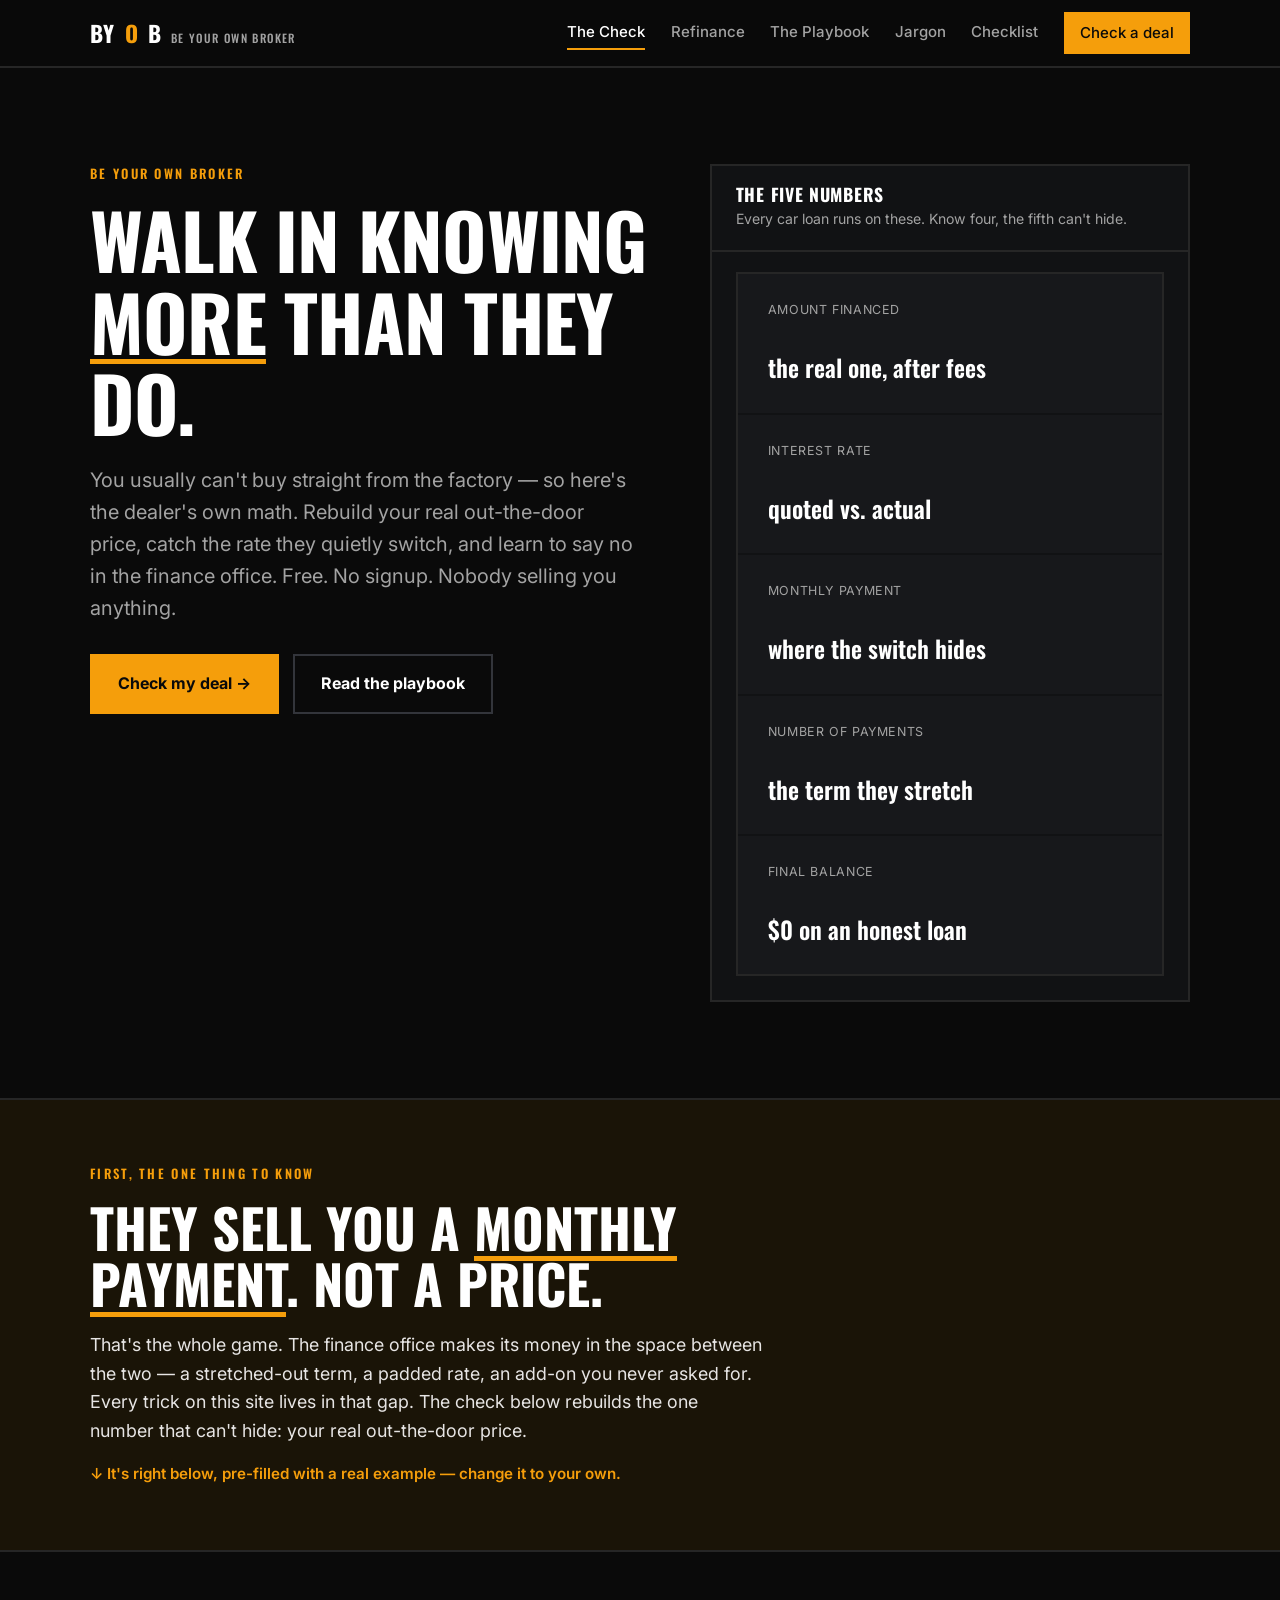
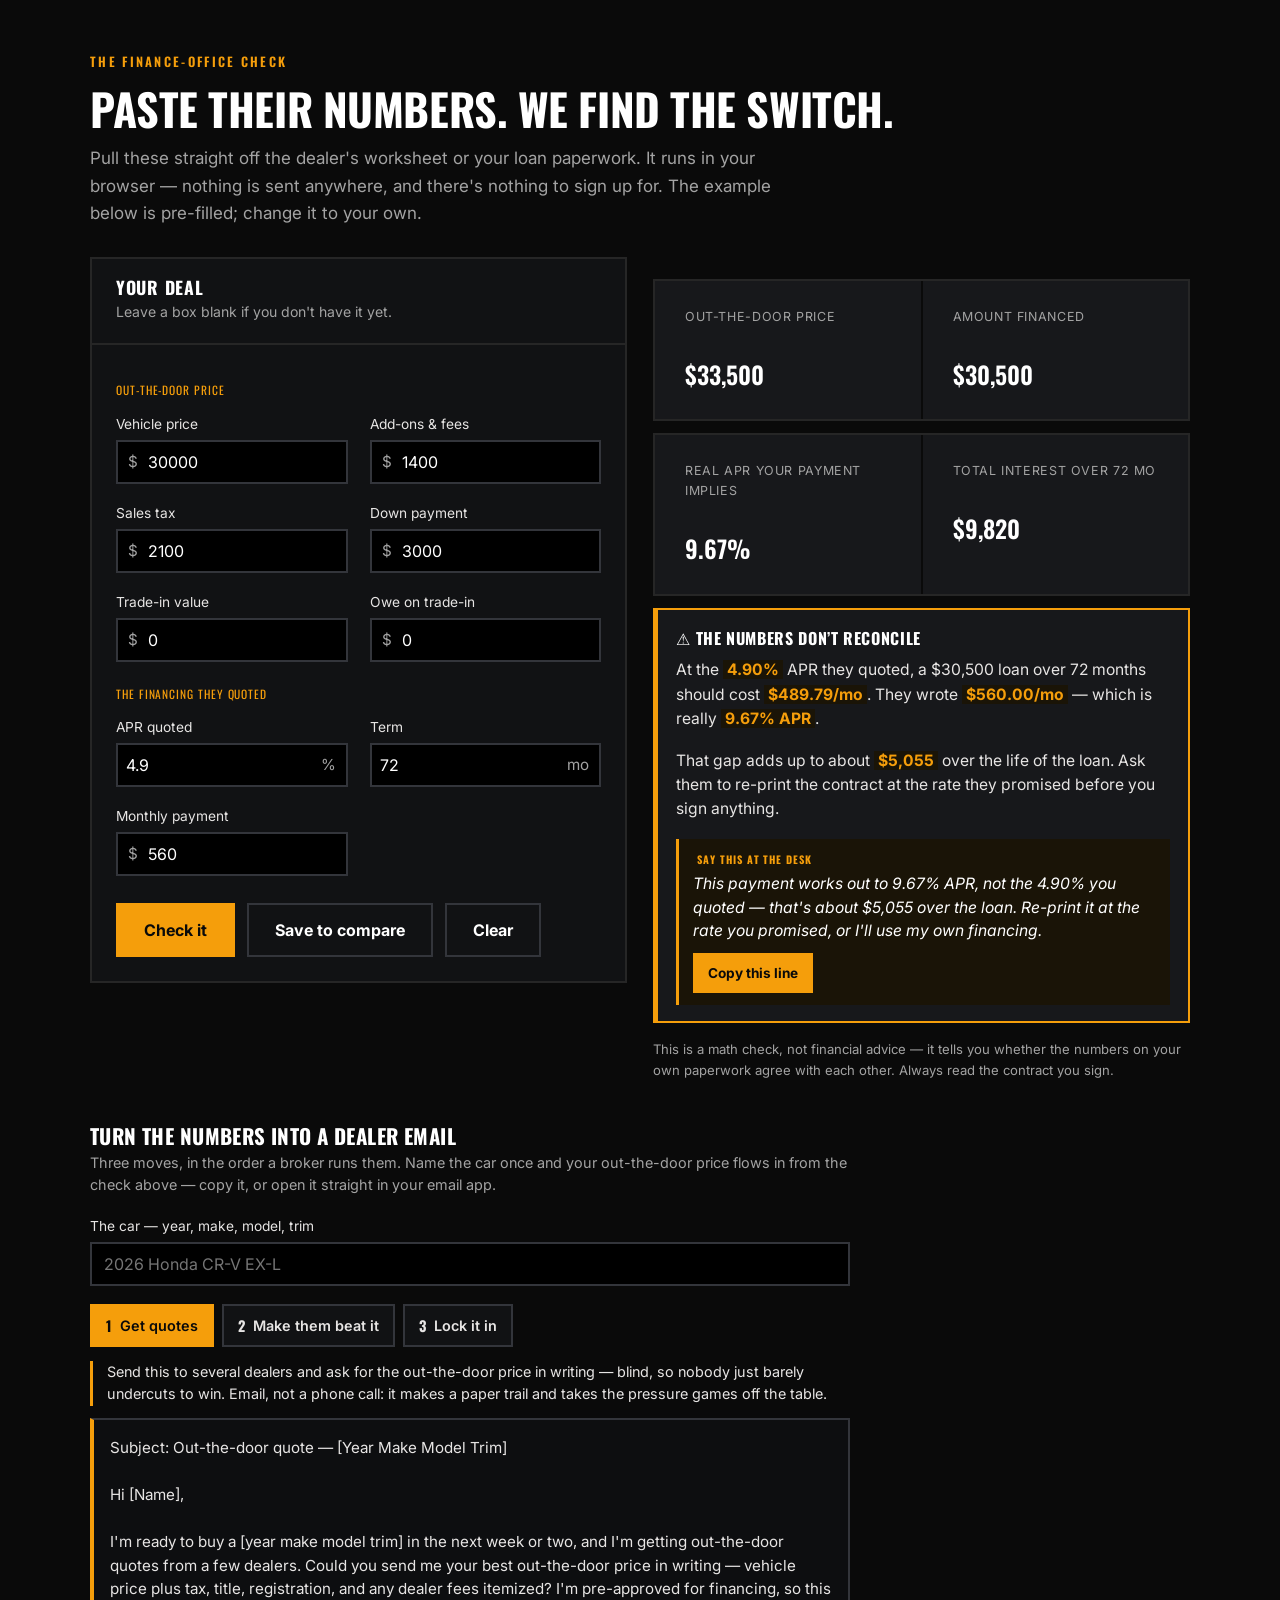
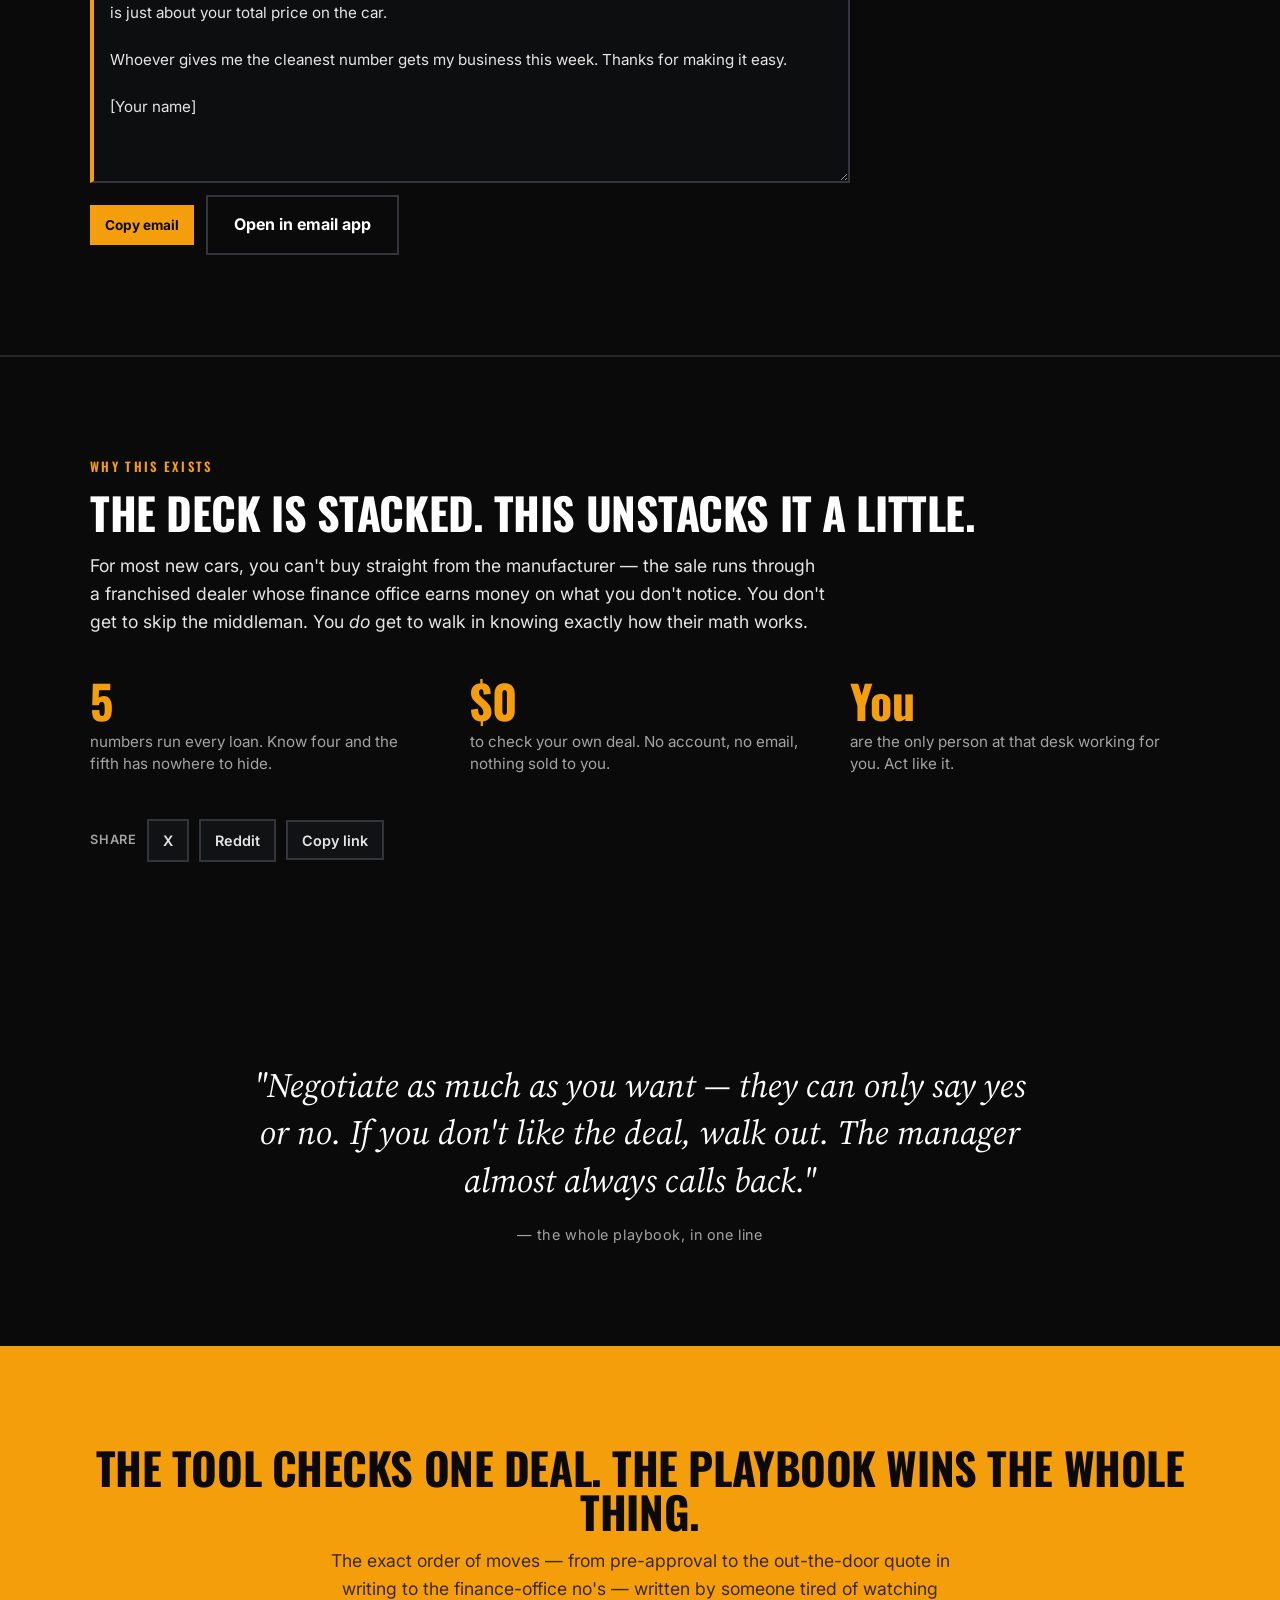
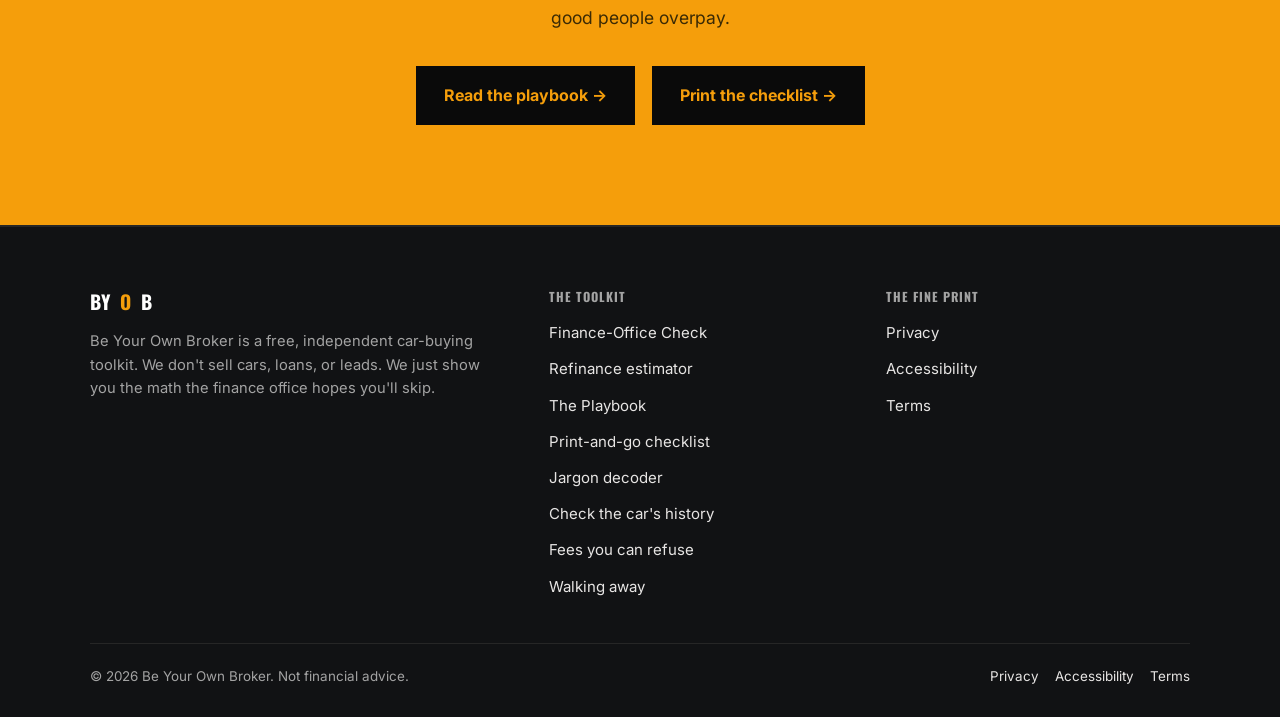
==== commit 025ccfb5: "Add a framing bridge between the hero and the tool on the homepage" ====
--- a/index.html
+++ b/index.html
@@ -120,6 +120,15 @@
     </div>
   </section>
 
+  <section class="bridge">
+    <div class="wrap">
+      <p class="eyebrow">First, the one thing to know</p>
+      <p class="bridge__line">They sell you a <u>monthly payment</u>. Not a price.</p>
+      <p class="bridge__body">That's the whole game. The finance office makes its money in the space between the two — a stretched-out term, a padded rate, an add-on you never asked for. Every trick on this site lives in that gap. The check below rebuilds the one number that can't hide: your real out-the-door price.</p>
+      <p class="bridge__cue">↓ It's right below, pre-filled with a real example — change it to your own.</p>
+    </div>
+  </section>
+
   <section class="section section--line" id="check" aria-labelledby="check-h">
     <div class="wrap">
       <p class="eyebrow">The Finance-Office Check</p>
--- a/styles.css
+++ b/styles.css
@@ -62,6 +62,12 @@
 .section--line { border-top: 2px solid var(--line); }
 .section__intro { max-width: 44rem; color: var(--dim); margin: 14px 0 30px; }
 .section__intro--lead { max-width: 46rem; color: var(--body); font-size: 1.1rem; margin: 16px 0 40px; }
+
+.bridge { background: var(--amber-dim); border-top: 2px solid var(--line); padding-block: clamp(40px, 6vw, 64px); }
+.bridge__line { font-family: var(--font-display); font-weight: 700; text-transform: uppercase; font-size: clamp(30px, 5.2vw, 54px); line-height: 1.04; color: var(--ink); margin: 0 0 20px; max-width: 20ch; }
+.bridge__line u { text-decoration-color: var(--amber); text-decoration-thickness: 5px; text-underline-offset: 5px; }
+.bridge__body { color: var(--body); font-size: 1.12rem; line-height: 1.6; max-width: 42rem; margin: 0 0 16px; }
+.bridge__cue { color: var(--amber); font-size: 0.95rem; font-weight: 600; margin: 0; }
 
 .eyebrow {
   font-family: var(--font-display);
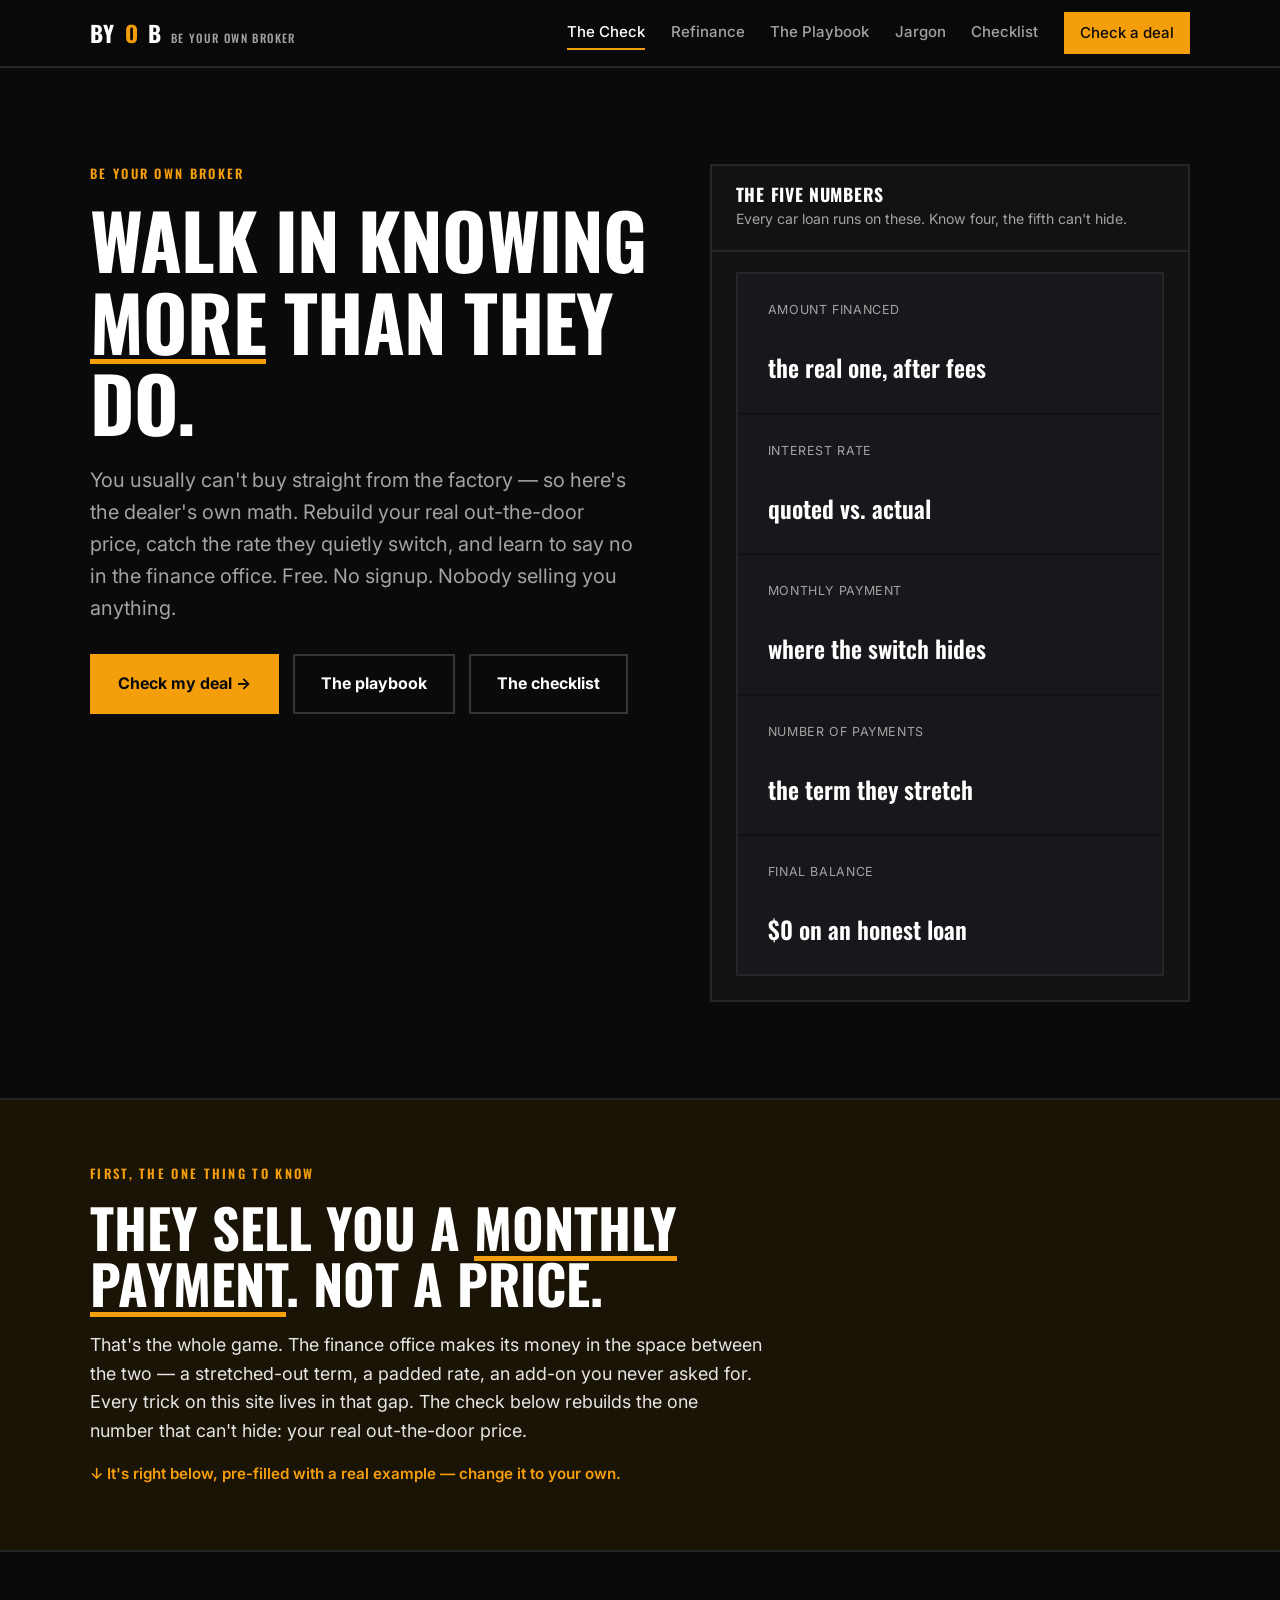
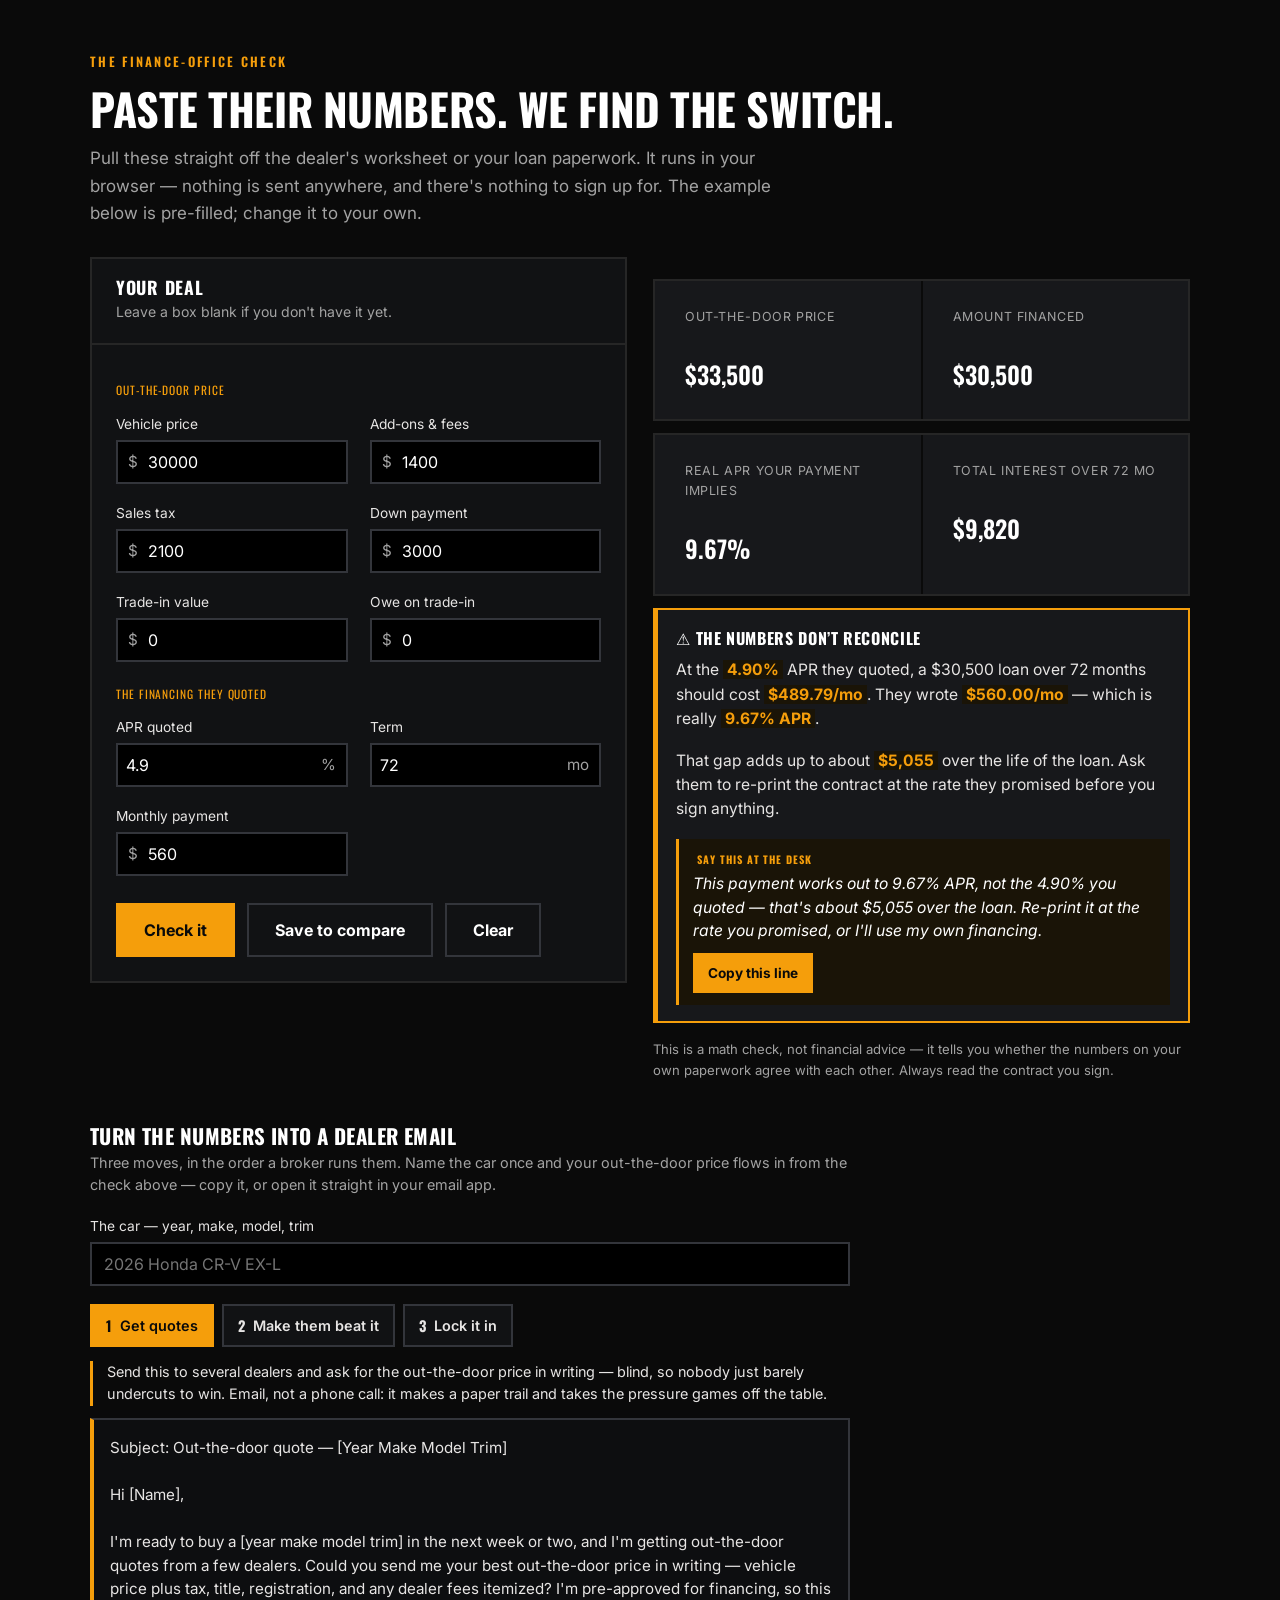
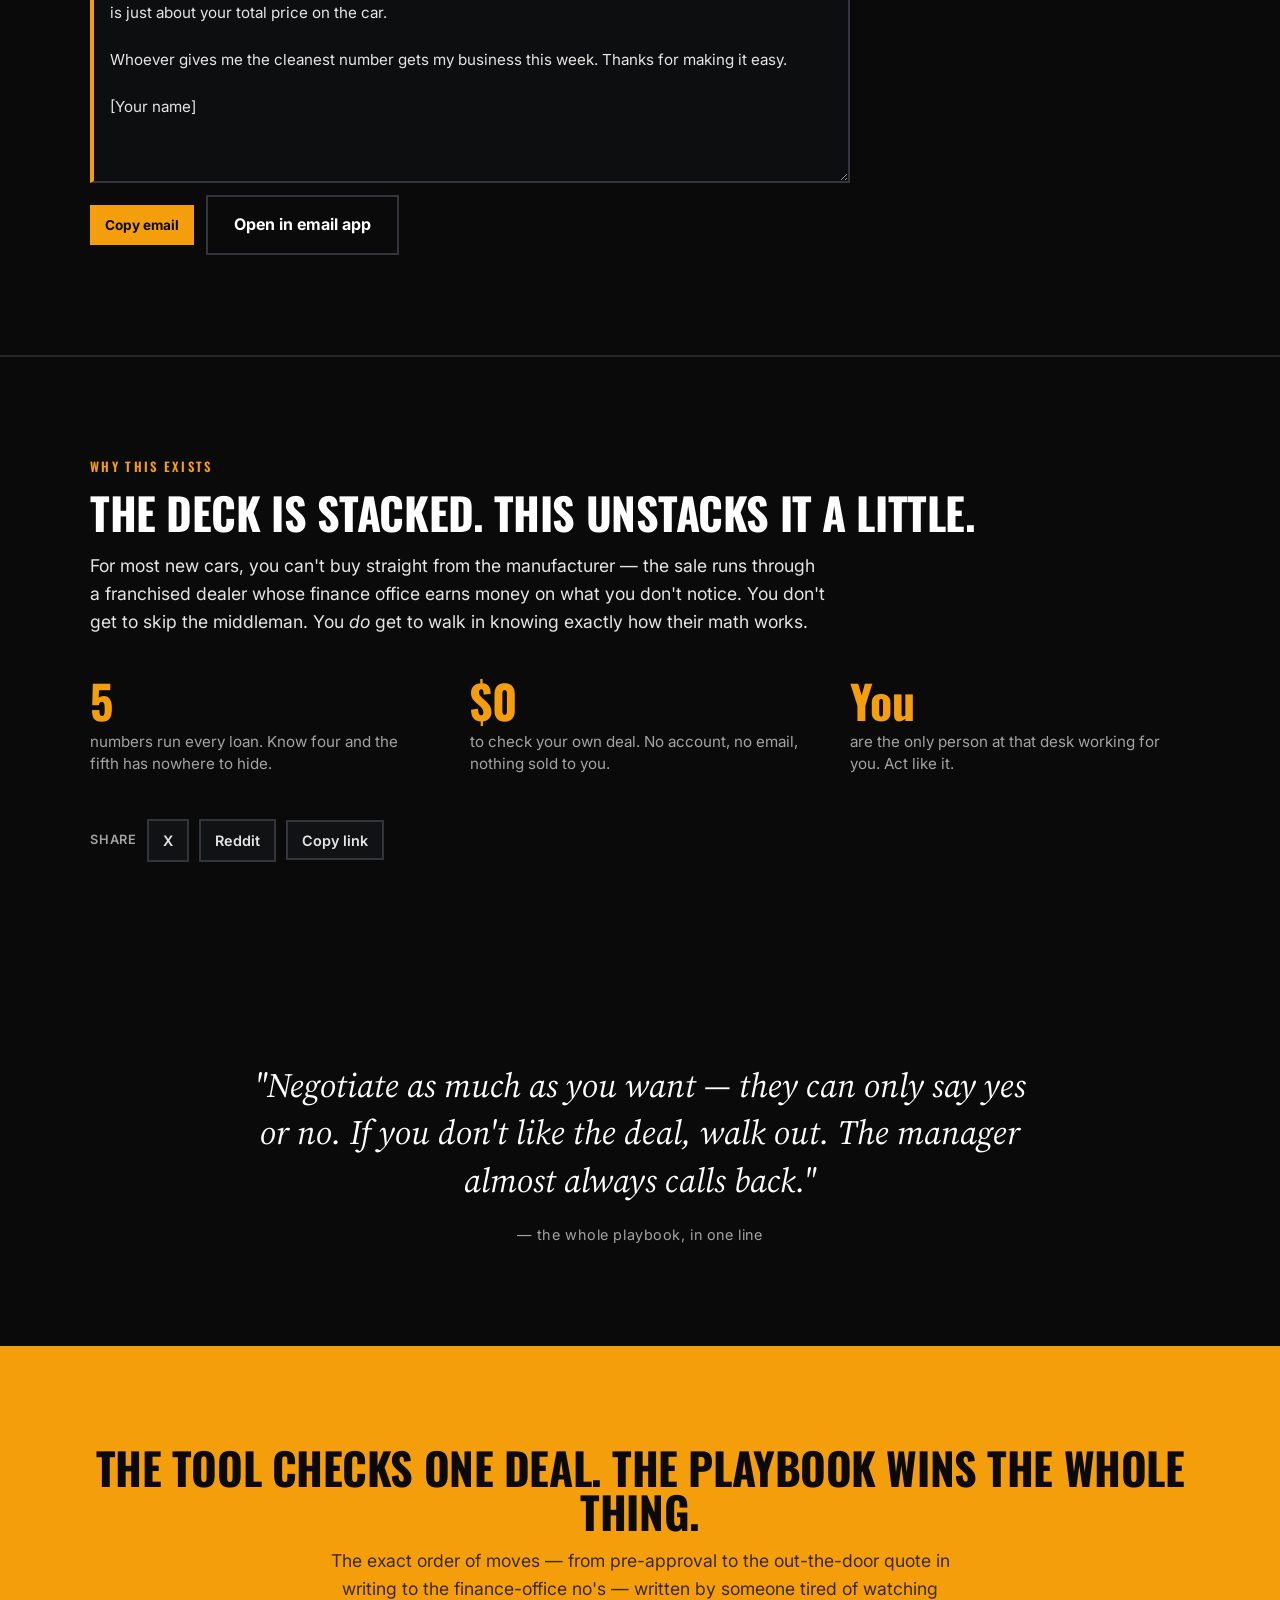
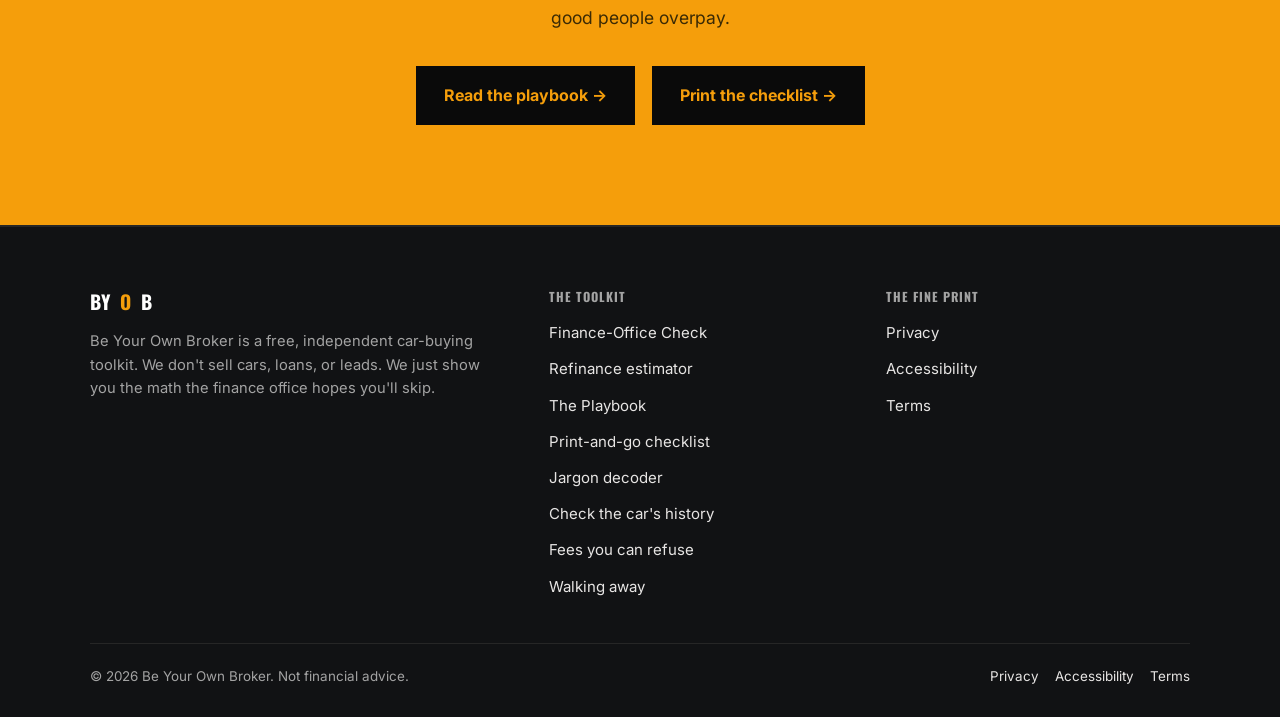
==== commit 33db47e0: "Surface the checklist as a hero action" ====
--- a/index.html
+++ b/index.html
@@ -99,7 +99,8 @@
         <p class="hero__lede">You usually can't buy straight from the factory — so here's the dealer's own math. Rebuild your real out-the-door price, catch the rate they quietly switch, and learn to say no in the finance office. Free. No signup. Nobody selling you anything.</p>
         <div class="hero__cta">
           <a class="btn btn--amber" href="#check">Check my deal →</a>
-          <a class="btn btn--ghost" href="/playbook">Read the playbook</a>
+          <a class="btn btn--ghost" href="/playbook">The playbook</a>
+          <a class="btn btn--ghost" href="/checklist">The checklist</a>
         </div>
       </div>
       <div class="foc" aria-hidden="true">
